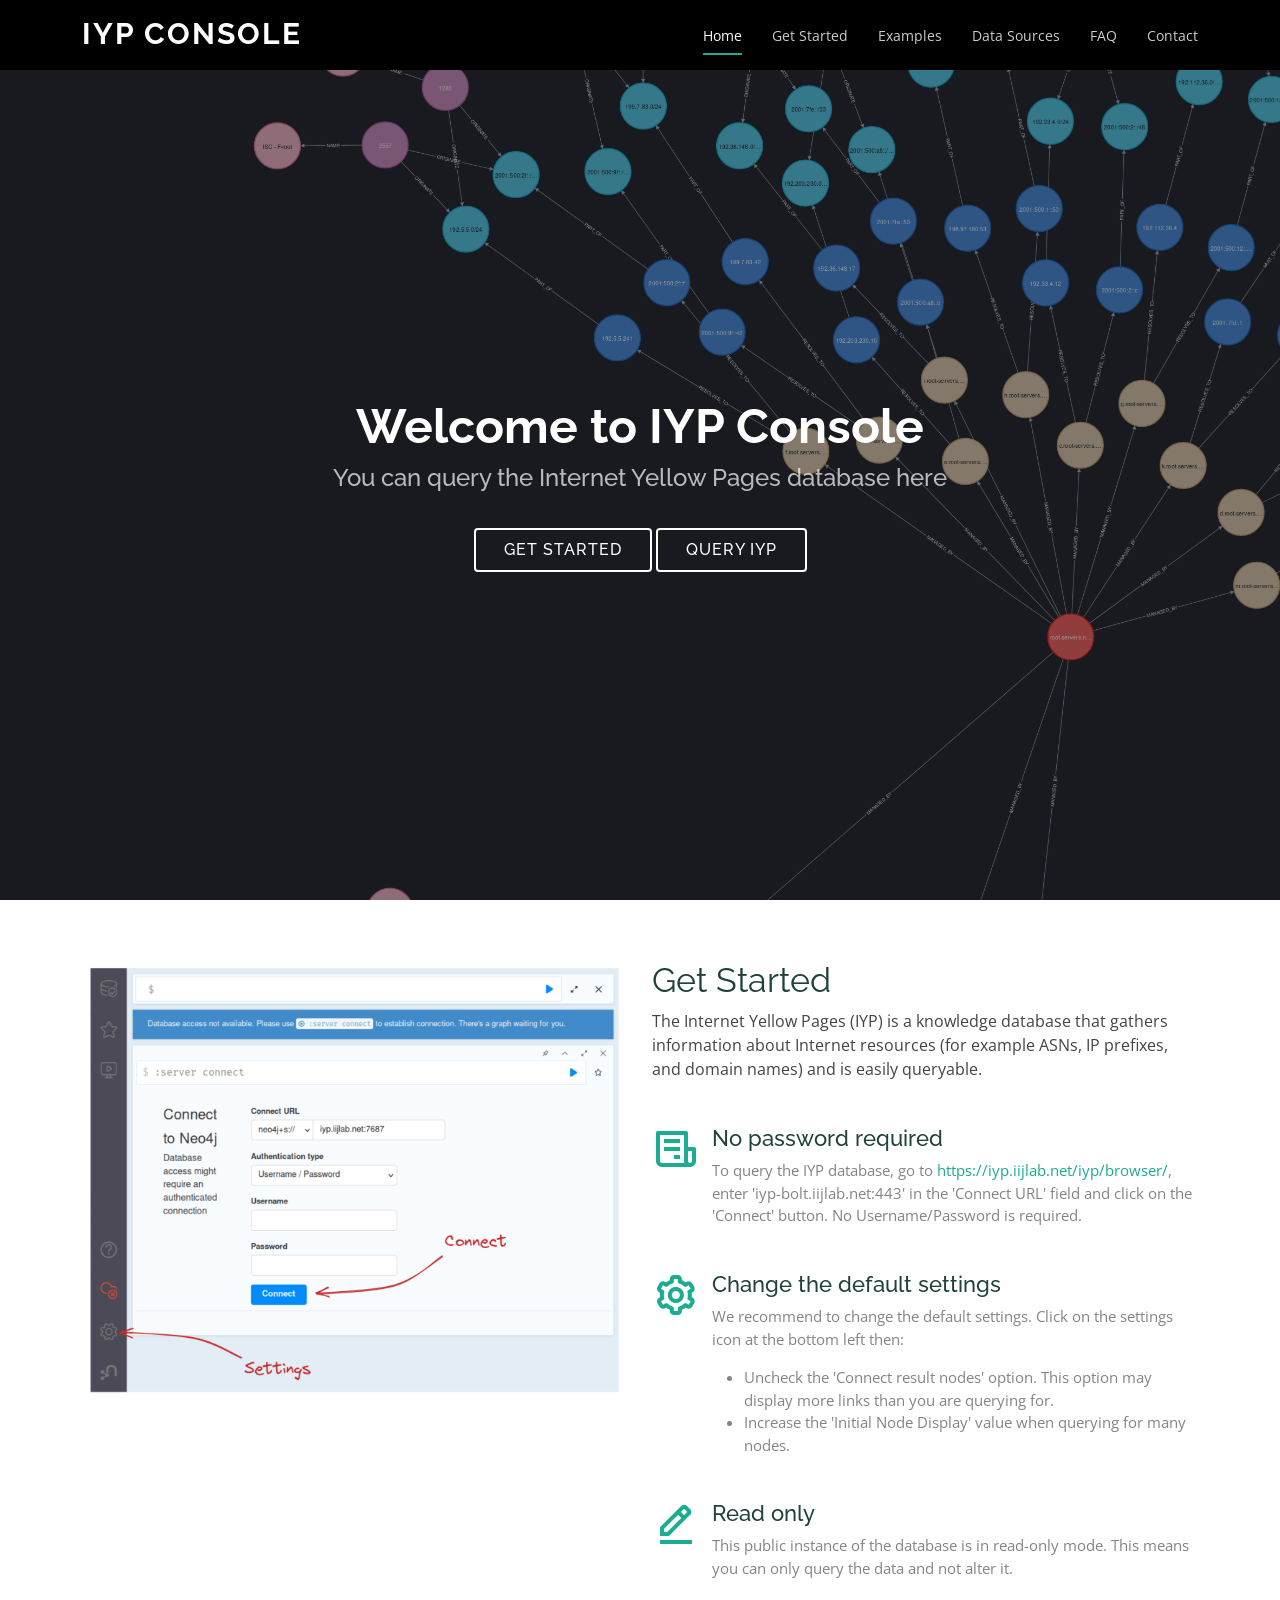
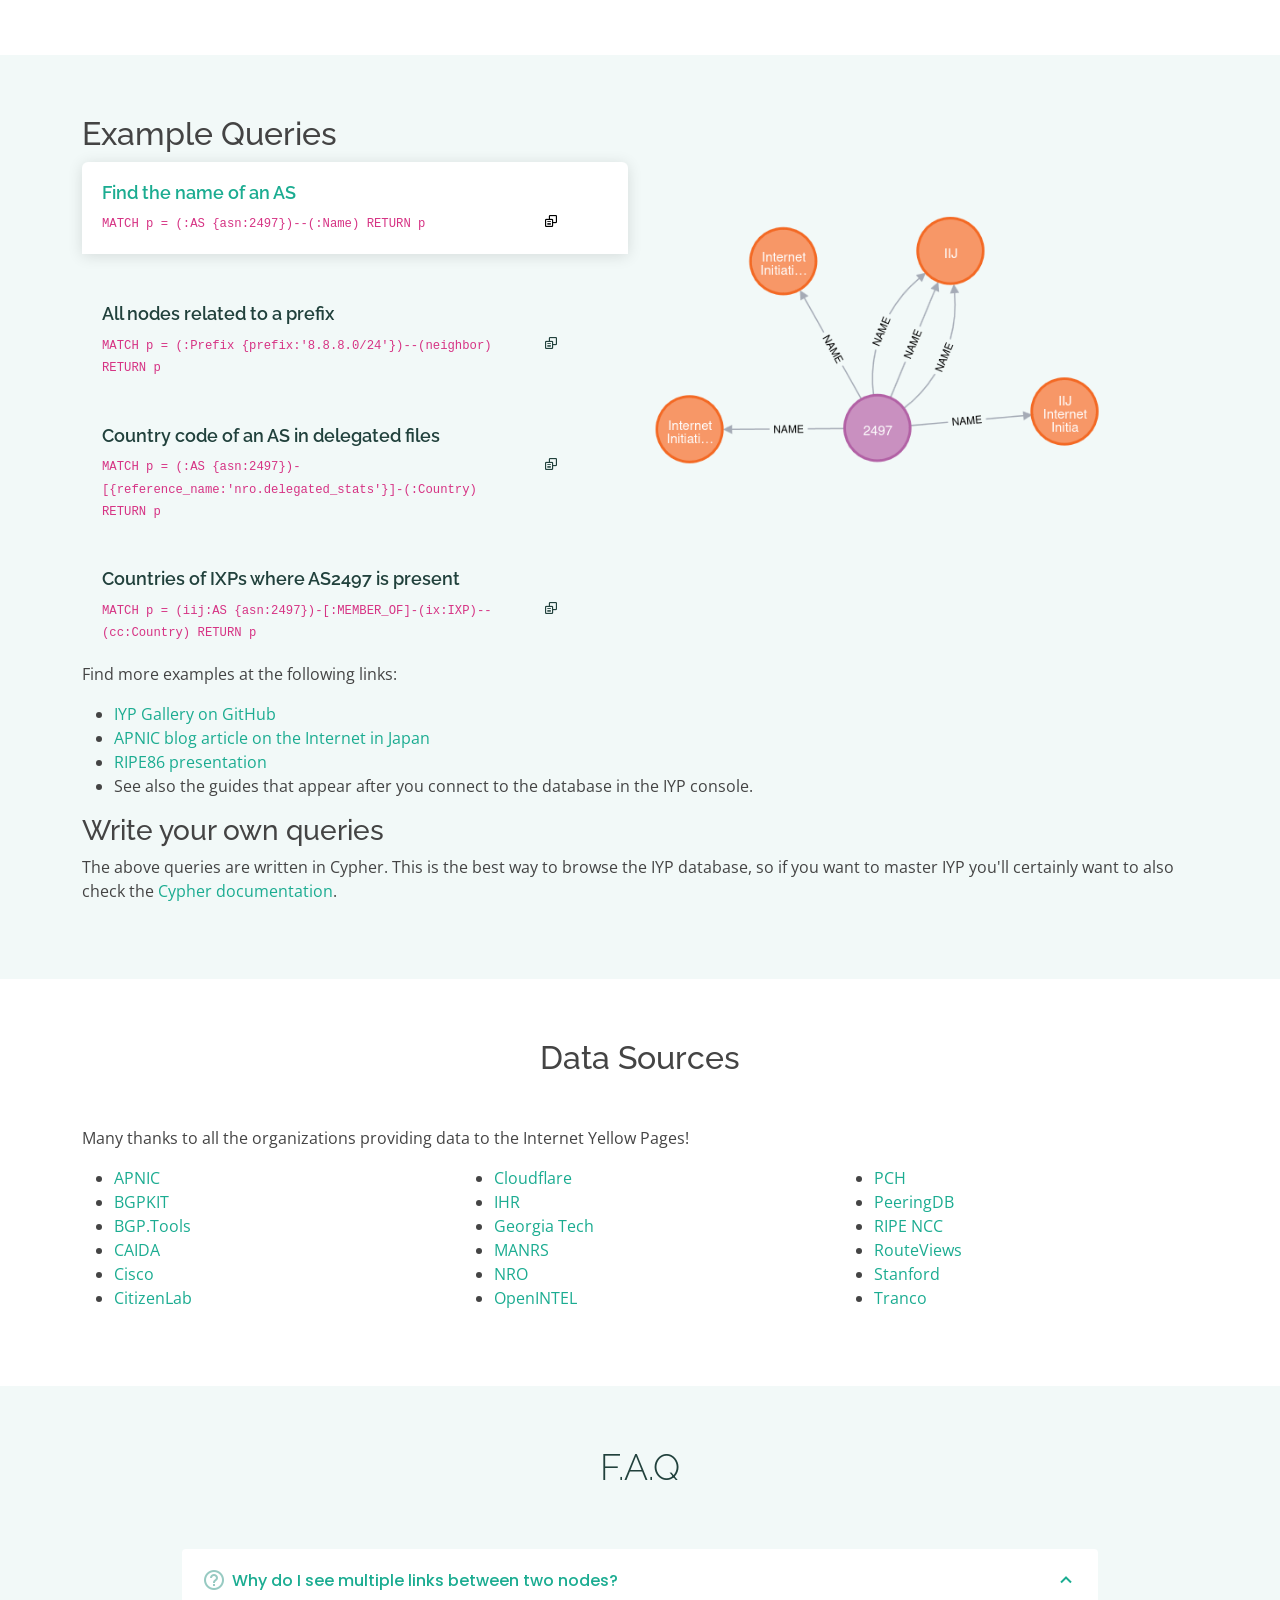
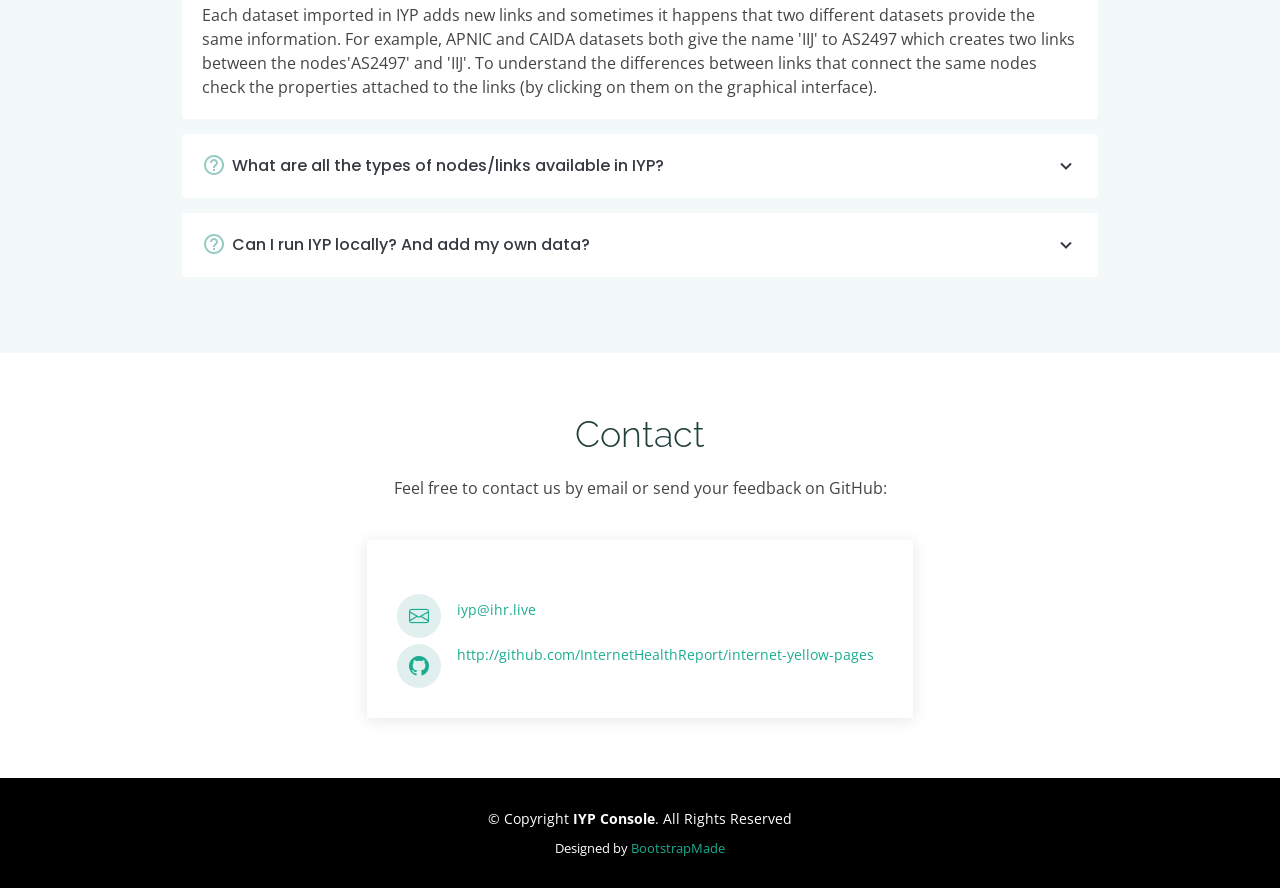
==== index.html @ 67d9ba97 "Fix anchor tags and add toast notification Fix anchor tags for the FAQ and Contact Us sections. Add " ====
<!DOCTYPE html>
<html lang="en">

<head>
  <meta charset="utf-8">
  <meta content="width=device-width, initial-scale=1.0" name="viewport">

  <title>Internet Yellow Pages Console - Index</title>
  <meta content="" name="description">
  <meta content="" name="keywords">

  <!-- Favicons -->
  <link href="assets/img/favicon.png" rel="icon">
  <link href="assets/img/apple-touch-icon.png" rel="apple-touch-icon">

  <!-- Google Fonts -->
  <link href="https://fonts.googleapis.com/css?family=Open+Sans:300,300i,400,400i,600,600i,700,700i|Raleway:300,300i,400,400i,500,500i,600,600i,700,700i|Poppins:300,300i,400,400i,500,500i,600,600i,700,700i" rel="stylesheet">

  <!-- Vendor CSS Files -->
  <link href="assets/vendor/aos/aos.css" rel="stylesheet">
  <link href="assets/vendor/bootstrap/css/bootstrap.min.css" rel="stylesheet">
  <link href="assets/vendor/bootstrap-icons/bootstrap-icons.css" rel="stylesheet">
  <link href="assets/vendor/boxicons/css/boxicons.min.css" rel="stylesheet">
  <link href="assets/vendor/glightbox/css/glightbox.min.css" rel="stylesheet">
  <link href="assets/vendor/swiper/swiper-bundle.min.css" rel="stylesheet">

  <!-- Template Main CSS File -->
  <link href="assets/css/style.css" rel="stylesheet">

  <!-- =======================================================
  * Template Name: Maxim
  * Updated: Jul 27 2023 with Bootstrap v5.3.1
  * Template URL: https://bootstrapmade.com/maxim-free-onepage-bootstrap-theme/
  * Author: BootstrapMade.com
  * License: https://bootstrapmade.com/license/
  ======================================================== -->
</head>

<body>

  <!-- ======= Header ======= -->
  <header id="header" class="fixed-top d-flex align-items-center">
    <div class="container d-flex justify-content-between">

      <div class="logo">
        <h1><a href="index.html">IYP Console</a></h1>
      </div>

      <nav id="navbar" class="navbar">
        <ul>
          <li><a class="nav-link scrollto active" href="#hero">Home</a></li>
          <li><a class="nav-link scrollto" href="#about">Get Started</a></li>
          <li><a class="nav-link scrollto" href="#queries">Examples</a></li>
          <li><a class="nav-link scrollto " href="#datasources">Data Sources</a></li>
          <li><a class="nav-link scrollto" href="#faq">FAQ</a></li>
          <li><a class="nav-link scrollto" href="#contact">Contact</a></li>
        </ul>
        <i class="bi bi-list mobile-nav-toggle"></i>
      </nav><!-- .navbar -->

    </div>
  </header><!-- End Header -->

  <!-- ======= Hero Section ======= -->
  <section id="hero" class="d-flex flex-column justify-content-center align-items-center">
    <div class="container text-center text-md-left" data-aos="fade-up">
      <h1>Welcome to IYP Console</h1>
      <h2>You can query the Internet Yellow Pages database here</h2>
      <a href="#about" class="btn-get-started scrollto">Get Started</a>
      <a href="https://iyp.iijlab.net/iyp/browser/?dbms=iyp-bolt.iijlab.net:443" class="btn-get-started scrollto">Query IYP</a>
    </div>
  </section><!-- End Hero -->

  <main id="main">

    <!-- ======= Get Started Section ======= -->
    <section id="about" class="about">
      <div class="container">

        <div class="row">
          <div class="col-xl-6 col-lg-7" data-aos="fade-right">
            <img src="assets/img/about-img.png" class="img-fluid" alt="">
          </div>
          <div class="col-xl-6 col-lg-5 pt-5 pt-lg-0">
            <h3 data-aos="fade-up">Get Started</h3>
            <p data-aos="fade-up">
              The Internet Yellow Pages (IYP) is a knowledge database that gathers 
              information about Internet resources (for example ASNs, IP prefixes, 
              and domain names) and is easily queryable.
            </p>
            <div class="icon-box" data-aos="fade-up">
              <i class="bx bx-receipt"></i>
              <h4>No password required</h4>
              <p>To query the IYP database, go to <a href="https://iyp.iijlab.net/iyp/browser/?dbms=iyp-bolt.iijlab.net:443">https://iyp.iijlab.net/iyp/browser/</a>,
              enter 'iyp-bolt.iijlab.net:443' in the 'Connect URL' field and click on the 'Connect' button. No Username/Password is required.
              </p>
            </div>

            <div class="icon-box" data-aos="fade-up" data-aos-delay="100">
              <i class="bx bx-cog"></i>
              <h4>Change the default settings</h4>
              <p>We recommend to change the default settings.
              Click on the settings icon at the bottom left then:
              <ul>
                <li>Uncheck the 'Connect result nodes' option. This option may display more links than you are querying for.</li>
                <li>Increase the 'Initial Node Display' value when querying for many nodes.</li>
              </ul>
            </p>
            </div>

            <div class="icon-box" data-aos="fade-up" data-aos-delay="200">
              <i class="bx bx-edit-alt"></i>
              <h4>Read only</h4>
              <p>This public instance of the database is in read-only mode.
              This means you can only query the data and not alter it.</p>
            </div>

          </div>
        </div>

      </div>
    </section><!-- End About Section -->

    <!-- ======= Features Section ======= -->
    <section id="queries" class="features section-bg">
      <div class="container">

        <div class="row">
          <div class="col-lg-6 mb-7 mb-lg-0" data-aos="fade-right">
            <h2 data-aos="fade-up">Example Queries</h2>
            <ul class="nav nav-tabs flex-column">
              <li class="nav-item">
                <a class="nav-link active show" data-bs-toggle="tab" href="#tab-1">
                  <h4>Find the name of an AS</h4>
                  <div class="row">
                    <div class="col-10">
                        <p>
                            <code id='query-1'>MATCH p = (:AS {asn:2497})--(:Name) RETURN p</code>
                        </p>
                    </div>
                    <div class="col-2">
                        <p>
                            <i id="query-1-btn" class="bx bx-copy-alt" onclick="toClipboard('query-1')"></i>
                        </p>
                    </div>
                  </div>
                </a>
              </li>
              <li class="nav-item mt-2">
                <a class="nav-link" data-bs-toggle="tab" href="#tab-2">
                  <h4>All nodes related to a prefix</h4>
                  <div class="row">
                    <div class="col-10">
                        <p>
                            <code id='query-2'>MATCH p = (:Prefix {prefix:'8.8.8.0/24'})--(neighbor) RETURN p</code>
                        </p>
                    </div>
                    <div class="col-2">
                        <p>
                            <i id="query-2-btn" class="bx bx-copy-alt" onclick="toClipboard('query-2')"></i>
                        </p>
                    </div>
                  </div>
                </a>
              </li>
              <li class="nav-item mt-2">
                <a class="nav-link" data-bs-toggle="tab" href="#tab-3">
                  <h4>Country code of an AS in delegated files</h4>
                  <div class="row">
                    <div class="col-10">
                        <p>
                            <code id='query-3'>MATCH p = (:AS {asn:2497})-[{reference_name:'nro.delegated_stats'}]-(:Country) RETURN p</code>
                        </p>
                    </div>
                    <div class="col-2">
                        <p>
                            <i id="query-3-btn" class="bx bx-copy-alt" onclick="toClipboard('query-3')"></i>
                        </p>
                    </div>
                  </div>
                </a>
              </li>
              <li class="nav-item mt-2">
                <a class="nav-link" data-bs-toggle="tab" href="#tab-4">
                  <h4>Countries of IXPs where AS2497 is present</h4>
                  <div class="row">
                    <div class="col-10">
                        <p>
                            <code id='query-4'>
                                MATCH p = (iij:AS {asn:2497})-[:MEMBER_OF]-(ix:IXP)--(cc:Country) RETURN p
                            </code>
                        </p>
                    </div>
                    <div class="col-2">
                        <p>
                            <i id="query-4-btn" class="bx bx-copy-alt" onclick="toClipboard('query-4')"></i>
                        </p>
                    </div>
                  </div>
                </a>
              </li>
            </ul>
          </div>
          <div class="col-lg-5 ml-auto" data-aos="fade-left">
            <div class="tab-content">
              <div class="tab-pane active show" id="tab-1">
                <figure>
                  <img src="assets/img/query-1.png" alt="" class="img-fluid">
                </figure>
              </div>
              <div class="tab-pane" id="tab-2">
                <figure>
                  <img src="assets/img/query-2.png" alt="" class="img-fluid">
                </figure>
              </div>
              <div class="tab-pane" id="tab-3">
                <figure>
                  <img src="assets/img/query-3.png" alt="" class="img-fluid">
                </figure>
              </div>
              <div class="tab-pane" id="tab-4">
                <figure>
                  <img src="assets/img/query-4.png" alt="" class="img-fluid">
                </figure>
              </div>
            </div>
          </div>
        </div>

        <div class="section-body" data-aos="fade-up">
          <p>Find more examples at the following links:
          <ul>
              <li><a href="https://github.com/InternetHealthReport/internet-yellow-pages/blob/main/documentation/gallery.md">IYP Gallery on GitHub</a></li>
              <li><a href="https://blog.apnic.net/2023/09/06/understanding-the-japanese-internet-with-the-internet-yellow-pages/">APNIC blog article on the Internet in Japan</a></li>
              <li><a href="https://ripe86.ripe.net/archives/video/1073/">RIPE86 presentation</a></li>
              <li>See also the guides that appear after you connect to the database in the IYP console.</li>
          </ul>
          </p>
          <h3>Write your own queries</h3>
            <p>The above queries are written in Cypher. This is the best way to
            browse the IYP database, so if you want to master IYP you'll 
            certainly want to also check the <a href="https://neo4j.com/docs/getting-started/cypher-intro/">Cypher documentation</a>.
              </p>
        </div>

        <!-- Toast  -->
        <div class="toast-container p-6">
          <div class="toast align-items-center text-bg-dark border-0" id="toastElement" role="alert" aria-live="assertive" aria-atomic="true">
            <div class="d-flex">
              <div class="toast-body">
                Query copied!
              </div>
              <button type="button" class="btn-close btn-close-white me-2 m-auto" data-bs-dismiss="toast" aria-label="Close"></button>
            </div>
          </div>

      </div>
    </section><!-- End Features Section -->

    <!-- ======= Portfolio Section ======= -->
    <section id="datasources" class="portfolio">
      <div class="container">

        <div data-aos="fade-up">
          <h2 class="section-title">Data Sources</h2>
          <p>Many thanks to all the organizations providing data to the Internet Yellow Pages!</p>
          <div class="row">
            <div class="col">
                <ul>
                    <li><a href="https://www.apnic.net/">APNIC</a></li>
                    <li><a href="https://bgpkit.com/">BGPKIT</a></li>
                    <li><a href="https://bgp.tools/">BGP.Tools</a></li>
                    <li><a href="https://www.caida.org/">CAIDA</a></li>
                    <li><a href="https://www.cisco.com/">Cisco</a></li>
                    <li><a href="https://www.citizenlab.co/">CitizenLab</a></li>
                </ul>
            </div>
            <div class="col">
                <ul>
                    <li><a href="https://radar.cloudflare.com/">Cloudflare</a></li>
                    <li><a href="https://ihr.iijlab.net">IHR</a></li>
                    <li><a href="https://inetintel.notion.site">Georgia Tech</a></li>
                    <li><a href="https://www.manrs.org/">MANRS</a></li>
                    <li><a href="https://www.nro.net/">NRO</a></li>
                    <li><a href="https://openintel.nl/">OpenINTEL</a></li>
                </ul>
            </div>
            <div class="col">
                <ul>
                    <li><a href="https://www.pch.net">PCH</a></li>
                    <li><a href="https://www.peeringdb.com/">PeeringDB</a></li>
                    <li><a href="https://www.ripe.net/">RIPE NCC</a></li>
                    <li><a href="https://www.routeviews.org/routeviews/">RouteViews</a></li>
                    <li><a href="https://asdb.stanford.edu/">Stanford</a></li>
                    <li><a href="https://tranco-list.eu/">Tranco</a></li>
                </ul>
            </div>
          </div>
        </div>

      </div>
    </section><!-- End Portfolio Section -->

    <!-- ======= F.A.Q Section ======= -->
    <section id="faq" class="faq section-bg">
      <div class="container">

        <div class="section-title" data-aos="fade-up">
          <h2>F.A.Q</h2>
        </div>

        <div class="faq-list">
          <ul>
            <li data-aos="fade-up">
                <i class="bx bx-help-circle icon-help"></i> <a data-bs-toggle="collapse" class="collapse" data-bs-target="#faq-list-1">Why do I see multiple links between two nodes?<i class="bx bx-chevron-down icon-show"></i><i class="bx bx-chevron-up icon-close"></i></a>
              <div id="faq-list-1" class="collapse show" data-bs-parent=".faq-list">
                <p>
                Each dataset imported in IYP adds new links and sometimes it happens that two different datasets provide
                the same information. For example, APNIC and CAIDA datasets both give the name 'IIJ' to AS2497 which
                creates two links between the nodes'AS2497' and 'IIJ'. To understand the differences between links that
                connect the same nodes check the properties attached to the links (by clicking on them on the graphical
                interface).
                </p>
              </div>
            </li>

            <li data-aos="fade-up" data-aos-delay="100">
              <i class="bx bx-help-circle icon-help"></i> <a data-bs-toggle="collapse" data-bs-target="#faq-list-2" class="collapsed">What are all the types of nodes/links available in IYP? <i class="bx bx-chevron-down icon-show"></i><i class="bx bx-chevron-up icon-close"></i></a>
              <div id="faq-list-2" class="collapse" data-bs-parent=".faq-list">
                <p>
                In the IYP console click on the top-right database icon to see the list of node/relationship types and properties attached to them. An example is shown when clicking on any of these.
                </p>
              </div>
            </li>

            <li data-aos="fade-up" data-aos-delay="200">
              <i class="bx bx-help-circle icon-help"></i> <a data-bs-toggle="collapse" data-bs-target="#faq-list-3" class="collapsed">Can I run IYP locally? And add my own data? <i class="bx bx-chevron-down icon-show"></i><i class="bx bx-chevron-up icon-close"></i></a>
              <div id="faq-list-3" class="collapse" data-bs-parent=".faq-list">
                <p>
                Yes, and we recommend you to do so if you want programmatically query IYP at a high rate. The
                instructions to download the database and run the docker container are available at: <a href="https://github.com/InternetHealthReport/internet-yellow-pages/">https://github.com/InternetHealthReport/internet-yellow-pages/</a>
                </p>
              </div>
            </li>

          </ul>
        </div>

      </div>
    </section><!-- End F.A.Q Section -->

    <!-- ======= Contact Section ======= -->
    <section id="contact" class="contact">
      <div class="container">

        <div class="section-title" data-aos="fade-up">
          <h2>Contact</h2>
          <p> Feel free to contact us by email or send your feedback on GitHub:</p>
        </div>

        <div class="row no-gutters justify-content-center" data-aos="fade-up">

          <div class="col-lg-6 d-flex align-items-stretch">
            <div class="info">

              <div class="email mt-4">
                <i class="bi bi-envelope"></i>
                <p><a href="mailto:iyp@ihr.live">iyp@ihr.live</a></p>
              </div>

              <div class="phone mt-4">
                <i class="bi bi-github"></i>
                <p><a href='http://github.com/InternetHealthReport/internet-yellow-pages'>http://github.com/InternetHealthReport/internet-yellow-pages</a></p>
              </div>

            </div>

          </div>

        </div>

      </div>
    </section><!-- End Contact Section -->

  </main><!-- End #main -->

  <!-- ======= Footer ======= -->
  <footer id="footer">

    <div class="container">
      <div class="copyright">
        &copy; Copyright <strong><span>IYP Console</span></strong>. All Rights Reserved
      </div>
      <div class="credits">
        <!-- All the links in the footer should remain intact. -->
        <!-- You can delete the links only if you purchased the pro version. -->
        <!-- Licensing information: https://bootstrapmade.com/license/ -->
        <!-- Purchase the pro version with working PHP/AJAX contact form: https://bootstrapmade.com/maxim-free-onepage-bootstrap-theme/ -->
        Designed by <a href="https://bootstrapmade.com/">BootstrapMade</a>
      </div>
    </div>
  </footer><!-- End Footer -->

  <a href="#" class="back-to-top d-flex align-items-center justify-content-center"><i class="bi bi-arrow-up-short"></i></a>

  <!-- Vendor JS Files -->
  <script src="assets/vendor/aos/aos.js"></script>
  <script src="assets/vendor/bootstrap/js/bootstrap.bundle.min.js"></script>
  <script src="assets/vendor/glightbox/js/glightbox.min.js"></script>
  <script src="assets/vendor/isotope-layout/isotope.pkgd.min.js"></script>
  <script src="assets/vendor/swiper/swiper-bundle.min.js"></script>

  <!-- Template Main JS File -->
  <script src="assets/js/main.js"></script>
  <script src="assets/js/custom.js"></script>

</body>

</html>
---- assets/css/style.css ----
/**
* Template Name: Maxim
* Updated: Jul 27 2023 with Bootstrap v5.3.1
* Template URL: https://bootstrapmade.com/maxim-free-onepage-bootstrap-theme/
* Author: BootstrapMade.com
* License: https://bootstrapmade.com/license/
*/

/*--------------------------------------------------------------
# General
--------------------------------------------------------------*/
body {
  font-family: "Open Sans", sans-serif;
  color: #444444;
}

a {
  color: #1bac91;
  text-decoration: none;
}

a:hover {
  color: #22d8b6;
  text-decoration: none;
}

h1,
h2,
h3,
h4,
h5,
h6 {
  font-family: "Raleway", sans-serif;
}

/*--------------------------------------------------------------
# Back to top button
--------------------------------------------------------------*/
.back-to-top {
  position: fixed;
  visibility: hidden;
  opacity: 0;
  right: 15px;
  bottom: 15px;
  z-index: 996;
  background: #1bac91;
  width: 40px;
  height: 40px;
  border-radius: 4px;
  transition: all 0.4s;
}

.back-to-top i {
  font-size: 28px;
  color: #fff;
  line-height: 0;
}

.back-to-top:hover {
  background: #21cfaf;
  color: #fff;
}

.back-to-top.active {
  visibility: visible;
  opacity: 1;
}

/*--------------------------------------------------------------
# Disable aos animation delay on mobile devices
--------------------------------------------------------------*/
@media screen and (max-width: 768px) {
  [data-aos-delay] {
    transition-delay: 0 !important;
  }
}

/*--------------------------------------------------------------
# Header
--------------------------------------------------------------*/
#header {
  height: 70px;
  transition: all 0.5s;
  z-index: 997;
  background: #000;
}

#header .logo h1 {
  font-size: 30px;
  margin: 0;
  padding: 6px 0;
  line-height: 1;
  font-weight: 700;
  letter-spacing: 2px;
  text-transform: uppercase;
}

#header .logo h1 a,
#header .logo h1 a:hover {
  color: #fff;
  text-decoration: none;
}

#header .logo img {
  padding: 0;
  margin: 0;
  max-height: 40px;
}

@media (max-width: 992px) {
  #header {
    height: 60px;
  }
}

/*--------------------------------------------------------------
# Navigation Menu
--------------------------------------------------------------*/
/**
* Desktop Navigation 
*/
.navbar {
  padding: 0;
}

.navbar ul {
  margin: 0;
  padding: 0;
  display: flex;
  list-style: none;
  align-items: center;
}

.navbar li {
  position: relative;
}

.navbar>ul>li+li {
  margin-left: 30px;
}

.navbar a,
.navbar a:focus {
  display: flex;
  align-items: center;
  justify-content: space-between;
  padding: 12px 0;
  font-size: 14px;
  color: rgba(255, 255, 255, 0.8);
  white-space: nowrap;
  transition: 0.3s;
  position: relative;
}

.navbar a i,
.navbar a:focus i {
  font-size: 12px;
  line-height: 0;
  margin-left: 5px;
}

.navbar>ul>li>a:before {
  content: "";
  position: absolute;
  width: 100%;
  height: 2px;
  bottom: 3px;
  left: 0;
  background-color: #1bac91;
  visibility: hidden;
  width: 0px;
  transition: all 0.3s ease-in-out 0s;
}

.navbar a:hover:before,
.navbar li:hover>a:before,
.navbar .active:before {
  visibility: visible;
  width: 100%;
}

.navbar a:hover,
.navbar .active,
.navbar .active:focus,
.navbar li:hover>a {
  color: #fff;
}

.navbar .dropdown ul {
  display: block;
  position: absolute;
  left: 0;
  top: 100%;
  margin: 0;
  padding: 10px 0;
  z-index: 99;
  opacity: 0;
  visibility: hidden;
  background: #fff;
  box-shadow: 0px 0px 30px rgba(127, 137, 161, 0.25);
  transition: 0.3s;
}

.navbar .dropdown ul li {
  min-width: 200px;
}

.navbar .dropdown ul a {
  padding: 10px 20px;
  font-size: 14px;
  text-transform: none;
  font-weight: 500;
  color: #062822;
}

.navbar .dropdown ul a i {
  font-size: 12px;
}

.navbar .dropdown ul a:hover,
.navbar .dropdown ul .active:hover,
.navbar .dropdown ul li:hover>a {
  color: #1bac91;
}

.navbar .dropdown:hover>ul {
  opacity: 1;
  visibility: visible;
}

.navbar .dropdown .dropdown ul {
  top: 0;
  left: calc(100% - 30px);
  visibility: hidden;
}

.navbar .dropdown .dropdown:hover>ul {
  opacity: 1;
  top: 0;
  left: 100%;
  visibility: visible;
}

@media (max-width: 1366px) {
  .navbar .dropdown .dropdown ul {
    left: -90%;
  }

  .navbar .dropdown .dropdown:hover>ul {
    left: -100%;
  }
}

/**
* Mobile Navigation 
*/
.mobile-nav-toggle {
  color: #fff;
  font-size: 28px;
  cursor: pointer;
  display: none;
  line-height: 0;
  transition: 0.5s;
}

@media (max-width: 991px) {
  .mobile-nav-toggle {
    display: block;
  }

  .navbar ul {
    display: none;
  }
}

.navbar-mobile {
  position: fixed;
  overflow: hidden;
  top: 0;
  right: 0;
  left: 0;
  bottom: 0;
  background: rgba(16, 31, 29, 0.9);
  transition: 0.3s;
  z-index: 0;
}

.navbar-mobile .mobile-nav-toggle {
  position: absolute;
  top: 15px;
  right: 15px;
}

.navbar-mobile ul {
  display: block;
  position: absolute;
  top: 55px;
  right: 15px;
  bottom: 15px;
  left: 15px;
  padding: 10px 0;
  background-color: #fff;
  overflow-y: auto;
  transition: 0.3s;
}

.navbar-mobile>ul>li+li {
  margin: 0;
}

.navbar-mobile a:hover:before,
.navbar-mobile li:hover>a:before,
.navbar-mobile .active:before {
  visibility: hidden;
}

.navbar-mobile a,
.navbar-mobile a:focus {
  padding: 10px 20px;
  font-size: 15px;
  color: #21413c;
}

.navbar-mobile a:hover,
.navbar-mobile .active,
.navbar-mobile li:hover>a {
  color: #1bac91;
}

.navbar-mobile .getstarted,
.navbar-mobile .getstarted:focus {
  margin: 15px;
}

.navbar-mobile .dropdown ul {
  position: static;
  display: none;
  margin: 10px 20px;
  padding: 10px 0;
  z-index: 99;
  opacity: 1;
  visibility: visible;
  background: #fff;
  box-shadow: 0px 0px 30px rgba(127, 137, 161, 0.25);
}

.navbar-mobile .dropdown ul li {
  min-width: 200px;
}

.navbar-mobile .dropdown ul a {
  padding: 10px 20px;
}

.navbar-mobile .dropdown ul a i {
  font-size: 12px;
}

.navbar-mobile .dropdown ul a:hover,
.navbar-mobile .dropdown ul .active:hover,
.navbar-mobile .dropdown ul li:hover>a {
  color: #1bac91;
}

.navbar-mobile .dropdown>.dropdown-active {
  display: block;
}

/*--------------------------------------------------------------
# Hero Section
--------------------------------------------------------------*/
#hero {
  width: 100%;
  height: calc(100vh - 70px);
  background: url("../img/landing-bg.png") center center;
  background-size: cover;
  position: relative;
  margin-top: 70px;
  padding: 0;
}

#hero:before {
  content: "";
  background: rgba(0, 0, 0, 0.4);
  position: absolute;
  bottom: 0;
  top: 0;
  left: 0;
  right: 0;
}

#hero .container {
  z-index: 2;
}

#hero h1 {
  margin: 0 0 10px 0;
  font-size: 48px;
  font-weight: 700;
  line-height: 56px;
  color: #fff;
}

#hero h2 {
  color: rgba(255, 255, 255, 0.7);
  margin-bottom: 35px;
  font-size: 24px;
}

#hero .btn-get-started {
  font-family: "Raleway", sans-serif;
  text-transform: uppercase;
  font-weight: 500;
  font-size: 16px;
  letter-spacing: 1px;
  display: inline-block;
  padding: 8px 28px;
  border-radius: 4px;
  transition: 0.5s;
  border: 2px solid #fff;
  color: #fff;
}

#hero .btn-get-started:hover {
  border-color: #1bac91;
  background: #1bac91;
}

@media (min-width: 1024px) {
  #hero {
    background-attachment: fixed;
  }
}

@media (max-width: 992px) {
  #hero {
    margin-top: 60px;
    height: calc(100vh - 60px);
  }
}

@media (max-width: 768px) {
  #hero h1 {
    font-size: 28px;
    line-height: 36px;
  }

  #hero h2 {
    font-size: 18px;
    line-height: 24px;
    margin-bottom: 30px;
  }
}

/*--------------------------------------------------------------
# Sections General
--------------------------------------------------------------*/
section {
  padding: 60px 0;
  overflow: hidden;
}

.section-bg {
  background-color: #f2f9f8;
}

.section-title {
  padding-bottom: 40px;
  text-align: center;
}

.section-title h2 {
  font-size: 36px;
  font-weight: 300;
  margin-bottom: 20px;
  padding-bottom: 0;
  color: #21413c;
}

.section-title p {
  margin-bottom: 0;
}

/*--------------------------------------------------------------
# Breadcrumbs
--------------------------------------------------------------*/
.breadcrumbs {
  padding: 20px 0;
  background-color: #f7f7f7;
  min-height: 40px;
  margin-top: 72px;
}

@media (max-width: 992px) {
  .breadcrumbs {
    margin-top: 60px;
  }
}

.breadcrumbs h2 {
  font-size: 24px;
  font-weight: 300;
  margin: 0;
}

@media (max-width: 992px) {
  .breadcrumbs h2 {
    margin: 0 0 10px 0;
  }
}

.breadcrumbs ol {
  display: flex;
  flex-wrap: wrap;
  list-style: none;
  padding: 0;
  margin: 0;
  font-size: 14px;
}

.breadcrumbs ol li+li {
  padding-left: 10px;
}

.breadcrumbs ol li+li::before {
  display: inline-block;
  padding-right: 10px;
  color: #6c757d;
  content: "/";
}

@media (max-width: 768px) {
  .breadcrumbs .d-flex {
    display: block !important;
  }

  .breadcrumbs ol {
    display: block;
  }

  .breadcrumbs ol li {
    display: inline-block;
  }
}

/*--------------------------------------------------------------
# About
--------------------------------------------------------------*/
.about h3 {
  font-weight: 400;
  font-size: 34px;
  color: #21413c;
}

.about .icon-box {
  margin-top: 44px;
}

.about .icon-box i {
  font-size: 48px;
  float: left;
  color: #1bac91;
}

.about .icon-box h4 {
  font-size: 22px;
  font-weight: 500;
  margin-left: 60px;
  color: #21413c;
}

.about .icon-box p {
  font-size: 15px;
  color: #848484;
  margin-left: 60px;
}

.about .icon-box li {
  font-size: 15px;
  color: #848484;
  margin-left: 60px;
}

/*--------------------------------------------------------------
# Steps
--------------------------------------------------------------*/
.steps {
  padding: 50px 0 40px 0;
}

.steps .row {
  overflow: hidden;
}

.steps .content-item {
  padding: 40px;
  border-left: 1px solid #d4e9e6;
  border-bottom: 1px solid #d4e9e6;
  margin: -1px;
}

.steps .content-item span {
  display: block;
  font-size: 24px;
  font-weight: 400;
  color: #1bac91;
}

.steps .content-item h4 {
  font-size: 28px;
  font-weight: 400;
  padding: 0;
  margin: 20px 0;
  color: #21413c;
}

.steps .content-item p {
  color: #aaaaaa;
  font-size: 15px;
  margin: 0;
  padding: 0;
}

@media (max-width: 768px) {
  .steps .content-item {
    padding: 40px 0;
  }
}

/*--------------------------------------------------------------
# Features
--------------------------------------------------------------*/
.features .nav-tabs {
  border: 0;
}

.features .nav-link {
  border: 0;
  padding: 20px;
  transition: 0.3s;
  color: #21413c;
}

.features .nav-link:hover {
  color: #1bac91;
}

.features .nav-link h4 {
  font-size: 18px;
  font-weight: 600;
}

.features .nav-link p {
  font-size: 14px;
  margin-bottom: 0;
}

.features .nav-link.active {
  box-shadow: 0px 2px 15px rgba(0, 0, 0, 0.12);
}

.features .nav-link.active h4 {
  color: #1bac91;
}

.features .tab-pane.active {
  animation: slide-down 0.5s ease-out;
}

@keyframes slide-down {
  0% {
    opacity: 0;
  }

  100% {
    opacity: 1;
  }
}

/*--------------------------------------------------------------
# Services
--------------------------------------------------------------*/
.services .icon-box {
  padding: 30px;
  position: relative;
  overflow: hidden;
  margin: 0;
  background: #fff;
  transition: all 0.3s ease-in-out;
  border-radius: 15px;
  text-align: center;
  border-bottom: 3px solid #fff;
}

.services .icon-box:hover {
  box-shadow: 0 2px 29px 0 rgba(37, 37, 37, 0.1);
}

.services .icon i {
  font-size: 48px;
  line-height: 1;
  margin-bottom: 15px;
}

.services .title {
  font-weight: 700;
  margin-bottom: 15px;
  font-size: 18px;
}

.services .title a {
  color: #111;
}

.services .description {
  font-size: 15px;
  line-height: 28px;
  margin-bottom: 0;
}

.services .icon-box-pink .icon i {
  color: #ff689b;
}

.services .icon-box-cyan .icon i {
  color: #3fcdc7;
}

.services .icon-box-green .icon i {
  color: #41cf2e;
}

.services .icon-box-blue .icon i {
  color: #2282ff;
}

/*--------------------------------------------------------------
# Testimonials
--------------------------------------------------------------*/
.testimonials .testimonials-carousel,
.testimonials .testimonials-slider {
  overflow: hidden;
}

.testimonials .testimonial-item {
  box-sizing: content-box;
  min-height: 320px;
}

.testimonials .testimonial-item .testimonial-img {
  width: 90px;
  border-radius: 50%;
  margin: -40px 0 0 40px;
  position: relative;
  z-index: 2;
  border: 6px solid #fff;
}

.testimonials .testimonial-item h3 {
  font-size: 18px;
  font-weight: bold;
  margin: 10px 0 5px 45px;
  color: #111;
}

.testimonials .testimonial-item h4 {
  font-size: 14px;
  color: #999;
  margin: 0 0 0 45px;
}

.testimonials .testimonial-item .quote-icon-left,
.testimonials .testimonial-item .quote-icon-right {
  color: #a8d3cc;
  font-size: 26px;
}

.testimonials .testimonial-item .quote-icon-left {
  display: inline-block;
  left: -5px;
  position: relative;
}

.testimonials .testimonial-item .quote-icon-right {
  display: inline-block;
  right: -5px;
  position: relative;
  top: 10px;
}

.testimonials .testimonial-item p {
  font-style: italic;
  margin: 0 15px 0 15px;
  padding: 20px 20px 60px 20px;
  background: #eff7f6;
  position: relative;
  border-radius: 6px;
  position: relative;
  z-index: 1;
}

.testimonials .swiper-pagination {
  margin-top: 20px;
  position: relative;
}

.testimonials .swiper-pagination .swiper-pagination-bullet {
  width: 12px;
  height: 12px;
  background-color: #fff;
  opacity: 1;
  border: 1px solid #1bac91;
}

.testimonials .swiper-pagination .swiper-pagination-bullet-active {
  background-color: #1bac91;
}

/*--------------------------------------------------------------
# Portfolio
--------------------------------------------------------------*/
.portfolio .portfolio-item {
  margin-bottom: 30px;
}

.portfolio #portfolio-flters {
  padding: 0;
  margin: 0 auto 35px auto;
  list-style: none;
  text-align: center;
  background: #fff;
  box-shadow: 0px 2px 15px rgba(0, 0, 0, 0.1);
  border-radius: 50px;
  padding: 8px 20px;
}

.portfolio #portfolio-flters li {
  cursor: pointer;
  display: inline-block;
  padding: 10px 15px 8px 15px;
  font-size: 14px;
  font-weight: 600;
  line-height: 1;
  text-transform: uppercase;
  color: #444444;
  margin-bottom: 5px;
  transition: all 0.3s ease-in-out;
}

.portfolio #portfolio-flters li:hover,
.portfolio #portfolio-flters li.filter-active {
  color: #1bac91;
}

.portfolio #portfolio-flters li:last-child {
  margin-right: 0;
}

.portfolio .portfolio-wrap {
  transition: 0.3s;
  position: relative;
  overflow: hidden;
  z-index: 1;
  background: rgba(0, 0, 0, 0.6);
}

.portfolio .portfolio-wrap::before {
  content: "";
  background: rgba(0, 0, 0, 0.5);
  position: absolute;
  left: 30px;
  right: 30px;
  top: 30px;
  bottom: 30px;
  transition: all ease-in-out 0.3s;
  z-index: 2;
  opacity: 0;
}

.portfolio .portfolio-wrap .portfolio-info {
  opacity: 0;
  position: absolute;
  top: 0;
  left: 0;
  right: 0;
  bottom: 0;
  text-align: center;
  z-index: 3;
  transition: all ease-in-out 0.3s;
  display: flex;
  flex-direction: column;
  justify-content: center;
  align-items: center;
}

.portfolio .portfolio-wrap .portfolio-info::before {
  display: block;
  content: "";
  width: 48px;
  height: 48px;
  position: absolute;
  top: 35px;
  left: 35px;
  border-top: 3px solid #fff;
  border-left: 3px solid #fff;
  transition: all 0.5s ease 0s;
  z-index: 9994;
}

.portfolio .portfolio-wrap .portfolio-info::after {
  display: block;
  content: "";
  width: 48px;
  height: 48px;
  position: absolute;
  bottom: 35px;
  right: 35px;
  border-bottom: 3px solid #fff;
  border-right: 3px solid #fff;
  transition: all 0.5s ease 0s;
  z-index: 9994;
}

.portfolio .portfolio-wrap .portfolio-info h4 {
  font-size: 20px;
  color: #fff;
  font-weight: 600;
}

.portfolio .portfolio-wrap .portfolio-info p {
  color: #ffffff;
  font-size: 14px;
  text-transform: uppercase;
  padding: 0;
  margin: 0;
}

.portfolio .portfolio-wrap .portfolio-links {
  text-align: center;
  z-index: 4;
}

.portfolio .portfolio-wrap .portfolio-links a {
  color: #fff;
  margin: 0 2px;
  font-size: 28px;
  display: inline-block;
  transition: 0.3s;
}

.portfolio .portfolio-wrap .portfolio-links a:hover {
  color: #4ae3c6;
}

.portfolio .portfolio-wrap:hover::before {
  top: 0;
  left: 0;
  right: 0;
  bottom: 0;
  opacity: 1;
}

.portfolio .portfolio-wrap:hover .portfolio-info {
  opacity: 1;
}

.portfolio .portfolio-wrap:hover .portfolio-info::before {
  top: 15px;
  left: 15px;
}

.portfolio .portfolio-wrap:hover .portfolio-info::after {
  bottom: 15px;
  right: 15px;
}

/*--------------------------------------------------------------
# Portfolio Details
--------------------------------------------------------------*/
.portfolio-details {
  padding-top: 40px;
}

.portfolio-details .portfolio-details-slider img {
  width: 100%;
}

.portfolio-details .portfolio-details-slider .swiper-pagination {
  margin-top: 20px;
  position: relative;
}

.portfolio-details .portfolio-details-slider .swiper-pagination .swiper-pagination-bullet {
  width: 12px;
  height: 12px;
  background-color: #fff;
  opacity: 1;
  border: 1px solid #1bac91;
}

.portfolio-details .portfolio-details-slider .swiper-pagination .swiper-pagination-bullet-active {
  background-color: #1bac91;
}

.portfolio-details .portfolio-info {
  padding: 30px;
  box-shadow: 0px 0 30px rgba(33, 65, 60, 0.08);
}

.portfolio-details .portfolio-info h3 {
  font-size: 22px;
  font-weight: 700;
  margin-bottom: 20px;
  padding-bottom: 20px;
  border-bottom: 1px solid #eee;
}

.portfolio-details .portfolio-info ul {
  list-style: none;
  padding: 0;
  font-size: 15px;
}

.portfolio-details .portfolio-info ul li+li {
  margin-top: 10px;
}

.portfolio-details .portfolio-description {
  padding-top: 30px;
}

.portfolio-details .portfolio-description h2 {
  font-size: 26px;
  font-weight: 700;
  margin-bottom: 20px;
}

.portfolio-details .portfolio-description p {
  padding: 0;
}

/*--------------------------------------------------------------
# Team
--------------------------------------------------------------*/
.team .member {
  text-align: center;
  margin-bottom: 20px;
  background: #343a40;
  position: relative;
  overflow: hidden;
}

.team .member .member-info {
  opacity: 0;
  position: absolute;
  bottom: 0;
  top: 0;
  left: 0;
  right: 0;
  transition: 0.2s;
}

.team .member .member-info-content {
  position: absolute;
  left: 50px;
  right: 0;
  bottom: 0;
  transition: bottom 0.4s;
}

.team .member .member-info-content h4 {
  font-weight: 700;
  margin-bottom: 2px;
  font-size: 18px;
  color: #fff;
}

.team .member .member-info-content span {
  font-style: italic;
  display: block;
  font-size: 13px;
  color: #fff;
}

.team .member .social {
  position: absolute;
  left: -50px;
  top: 0;
  bottom: 0;
  width: 50px;
  transition: left ease-in-out 0.3s;
  background: rgba(0, 0, 0, 0.5);
  text-align: center;
}

.team .member .social a {
  transition: color 0.3s;
  display: block;
  color: #fff;
  margin-top: 15px;
}

.team .member .social a:hover {
  color: #1bac91;
}

.team .member .social i {
  font-size: 18px;
  margin: 0 2px;
}

.team .member:hover .member-info {
  background: linear-gradient(0deg, rgba(0, 0, 0, 0.9) 0%, rgba(0, 0, 0, 0.8) 20%, rgba(0, 212, 255, 0) 100%);
  opacity: 1;
  transition: 0.4s;
}

.team .member:hover .member-info-content {
  bottom: 30px;
  transition: bottom 0.4s;
}

.team .member:hover .social {
  left: 0;
  transition: left ease-in-out 0.3s;
}

/*--------------------------------------------------------------
# F.A.Q
--------------------------------------------------------------*/
.faq .faq-list {
  padding: 0 100px;
}

.faq .faq-list ul {
  padding: 0;
  list-style: none;
}

.faq .faq-list li+li {
  margin-top: 15px;
}

.faq .faq-list li {
  padding: 20px;
  background: #fff;
  border-radius: 4px;
  position: relative;
}

.faq .faq-list a {
  display: block;
  position: relative;
  font-family: "Poppins", sans-serif;
  font-size: 16px;
  line-height: 24px;
  font-weight: 500;
  padding: 0 30px;
  outline: none;
  cursor: pointer;
}

.faq .faq-list .icon-help {
  font-size: 24px;
  position: absolute;
  right: 0;
  left: 20px;
  color: #97cac2;
}

.faq .faq-list .icon-show,
.faq .faq-list .icon-close {
  font-size: 24px;
  position: absolute;
  right: 0;
  top: 0;
}

.faq .faq-list p {
  margin-bottom: 0;
  padding: 10px 0 0 0;
}

.faq .faq-list .icon-show {
  display: none;
}

.faq .faq-list a.collapsed {
  color: #343a40;
}

.faq .faq-list a.collapsed:hover {
  color: #1bac91;
}

.faq .faq-list a.collapsed .icon-show {
  display: inline-block;
}

.faq .faq-list a.collapsed .icon-close {
  display: none;
}

@media (max-width: 1200px) {
  .faq .faq-list {
    padding: 0;
  }
}

/*--------------------------------------------------------------
# Contact
--------------------------------------------------------------*/
.contact .info {
  padding: 30px;
  width: 100%;
  background: #fff;
  box-shadow: 0px 2px 15px rgba(0, 0, 0, 0.1);
}

.contact .info i {
  font-size: 20px;
  color: #1bac91;
  float: left;
  width: 44px;
  height: 44px;
  background: #e1f0ee;
  display: flex;
  justify-content: center;
  align-items: center;
  border-radius: 50px;
  transition: all 0.3s ease-in-out;
}

.contact .info h4 {
  padding: 0 0 0 60px;
  font-size: 22px;
  font-weight: 600;
  margin-bottom: 5px;
  color: #21413c;
}

.contact .info p {
  padding: 0 0 0 60px;
  margin-bottom: 0;
  font-size: 14px;
  color: #43857a;
}

.contact .info .email p {
  padding-top: 5px;
}

.contact .info .social-links {
  padding-left: 60px;
}

.contact .info .social-links a {
  font-size: 18px;
  display: inline-block;
  background: #333;
  color: #fff;
  line-height: 1;
  padding: 8px 0;
  border-radius: 50%;
  text-align: center;
  width: 36px;
  height: 36px;
  transition: 0.3s;
  margin-right: 10px;
}

.contact .info .social-links a:hover {
  background: #1bac91;
  color: #fff;
}

.contact .info .email:hover i,
.contact .info .address:hover i,
.contact .info .phone:hover i {
  background: #1bac91;
  color: #fff;
}

.contact .php-email-form {
  width: 100%;
  padding: 30px;
  background: #fff;
  box-shadow: 0 0 24px 0 rgba(0, 0, 0, 0.12);
}

.contact .php-email-form .form-group {
  padding-bottom: 8px;
}

.contact .php-email-form .error-message {
  display: none;
  color: #fff;
  background: #ed3c0d;
  text-align: left;
  padding: 15px;
  font-weight: 600;
}

.contact .php-email-form .error-message br+br {
  margin-top: 25px;
}

.contact .php-email-form .sent-message {
  display: none;
  color: #fff;
  background: #18d26e;
  text-align: center;
  padding: 15px;
  font-weight: 600;
}

.contact .php-email-form .loading {
  display: none;
  background: #fff;
  text-align: center;
  padding: 15px;
}

.contact .php-email-form .loading:before {
  content: "";
  display: inline-block;
  border-radius: 50%;
  width: 24px;
  height: 24px;
  margin: 0 10px -6px 0;
  border: 3px solid #18d26e;
  border-top-color: #eee;
  animation: animate-loading 1s linear infinite;
}

.contact .php-email-form input,
.contact .php-email-form textarea {
  border-radius: 0;
  box-shadow: none;
  font-size: 14px;
}

.contact .php-email-form input {
  height: 44px;
}

.contact .php-email-form textarea {
  padding: 10px 12px;
}

.contact .php-email-form button[type=submit] {
  background: #1bac91;
  border: 0;
  padding: 10px 24px;
  color: #fff;
  transition: 0.4s;
  border-radius: 4px;
}

.contact .php-email-form button[type=submit]:hover {
  background: #22d8b6;
}

@keyframes animate-loading {
  0% {
    transform: rotate(0deg);
  }

  100% {
    transform: rotate(360deg);
  }
}

/*--------------------------------------------------------------
# Footer
--------------------------------------------------------------*/
#footer {
  background: black;
  padding: 0 0 30px 0;
  color: #fff;
  font-size: 14px;
}

#footer .footer-top {
  background: #0c1817;
  border-bottom: 1px solid #18302c;
  padding: 60px 0 30px 0;
}

#footer .footer-top .footer-info {
  margin-bottom: 30px;
}

#footer .footer-top .footer-info h3 {
  font-size: 24px;
  margin: 0 0 20px 0;
  padding: 2px 0 2px 0;
  line-height: 1;
  font-weight: 700;
}

#footer .footer-top .footer-info p {
  font-size: 14px;
  line-height: 24px;
  margin-bottom: 0;
  font-family: "Raleway", sans-serif;
  color: #fff;
}

#footer .footer-top .social-links a {
  font-size: 18px;
  display: inline-block;
  background: #1c3733;
  color: #fff;
  line-height: 1;
  padding: 8px 0;
  margin-right: 4px;
  border-radius: 50%;
  text-align: center;
  width: 36px;
  height: 36px;
  transition: 0.3s;
}

#footer .footer-top .social-links a:hover {
  background: #1bac91;
  color: #fff;
  text-decoration: none;
}

#footer .footer-top h4 {
  font-size: 16px;
  font-weight: 600;
  color: #fff;
  position: relative;
  padding-bottom: 12px;
}

#footer .footer-top .footer-links {
  margin-bottom: 30px;
}

#footer .footer-top .footer-links ul {
  list-style: none;
  padding: 0;
  margin: 0;
}

#footer .footer-top .footer-links ul i {
  padding-right: 2px;
  color: #4ae3c6;
  font-size: 18px;
  line-height: 1;
}

#footer .footer-top .footer-links ul li {
  padding: 10px 0;
  display: flex;
  align-items: center;
}

#footer .footer-top .footer-links ul li:first-child {
  padding-top: 0;
}

#footer .footer-top .footer-links ul a {
  color: #fff;
  transition: 0.3s;
  display: inline-block;
  line-height: 1;
}

#footer .footer-top .footer-links ul a:hover {
  color: #34dfbf;
}

#footer .footer-top .footer-newsletter form {
  margin-top: 30px;
  background: #fff;
  padding: 6px 10px;
  position: relative;
  border-radius: 4px 0 0 4px;
}

#footer .footer-top .footer-newsletter form input[type=email] {
  border: 0;
  padding: 4px;
  width: calc(100% - 110px);
}

#footer .footer-top .footer-newsletter form input[type=submit] {
  position: absolute;
  top: 0;
  right: -4px;
  bottom: 0;
  border: 0;
  background: none;
  font-size: 16px;
  padding: 0 20px;
  background: #1bac91;
  color: #fff;
  transition: 0.3s;
  border-radius: 0 4px 4px 0;
}

#footer .footer-top .footer-newsletter form input[type=submit]:hover {
  background: #14806c;
}

#footer .copyright {
  text-align: center;
  padding-top: 30px;
}

#footer .credits {
  padding-top: 10px;
  text-align: center;
  font-size: 13px;
  color: #fff;
}

/*--------------------------------------------------------------
# Toast
--------------------------------------------------------------*/

.toast-container{
  position: fixed;
  top: 80px;
  right: 10px;
}
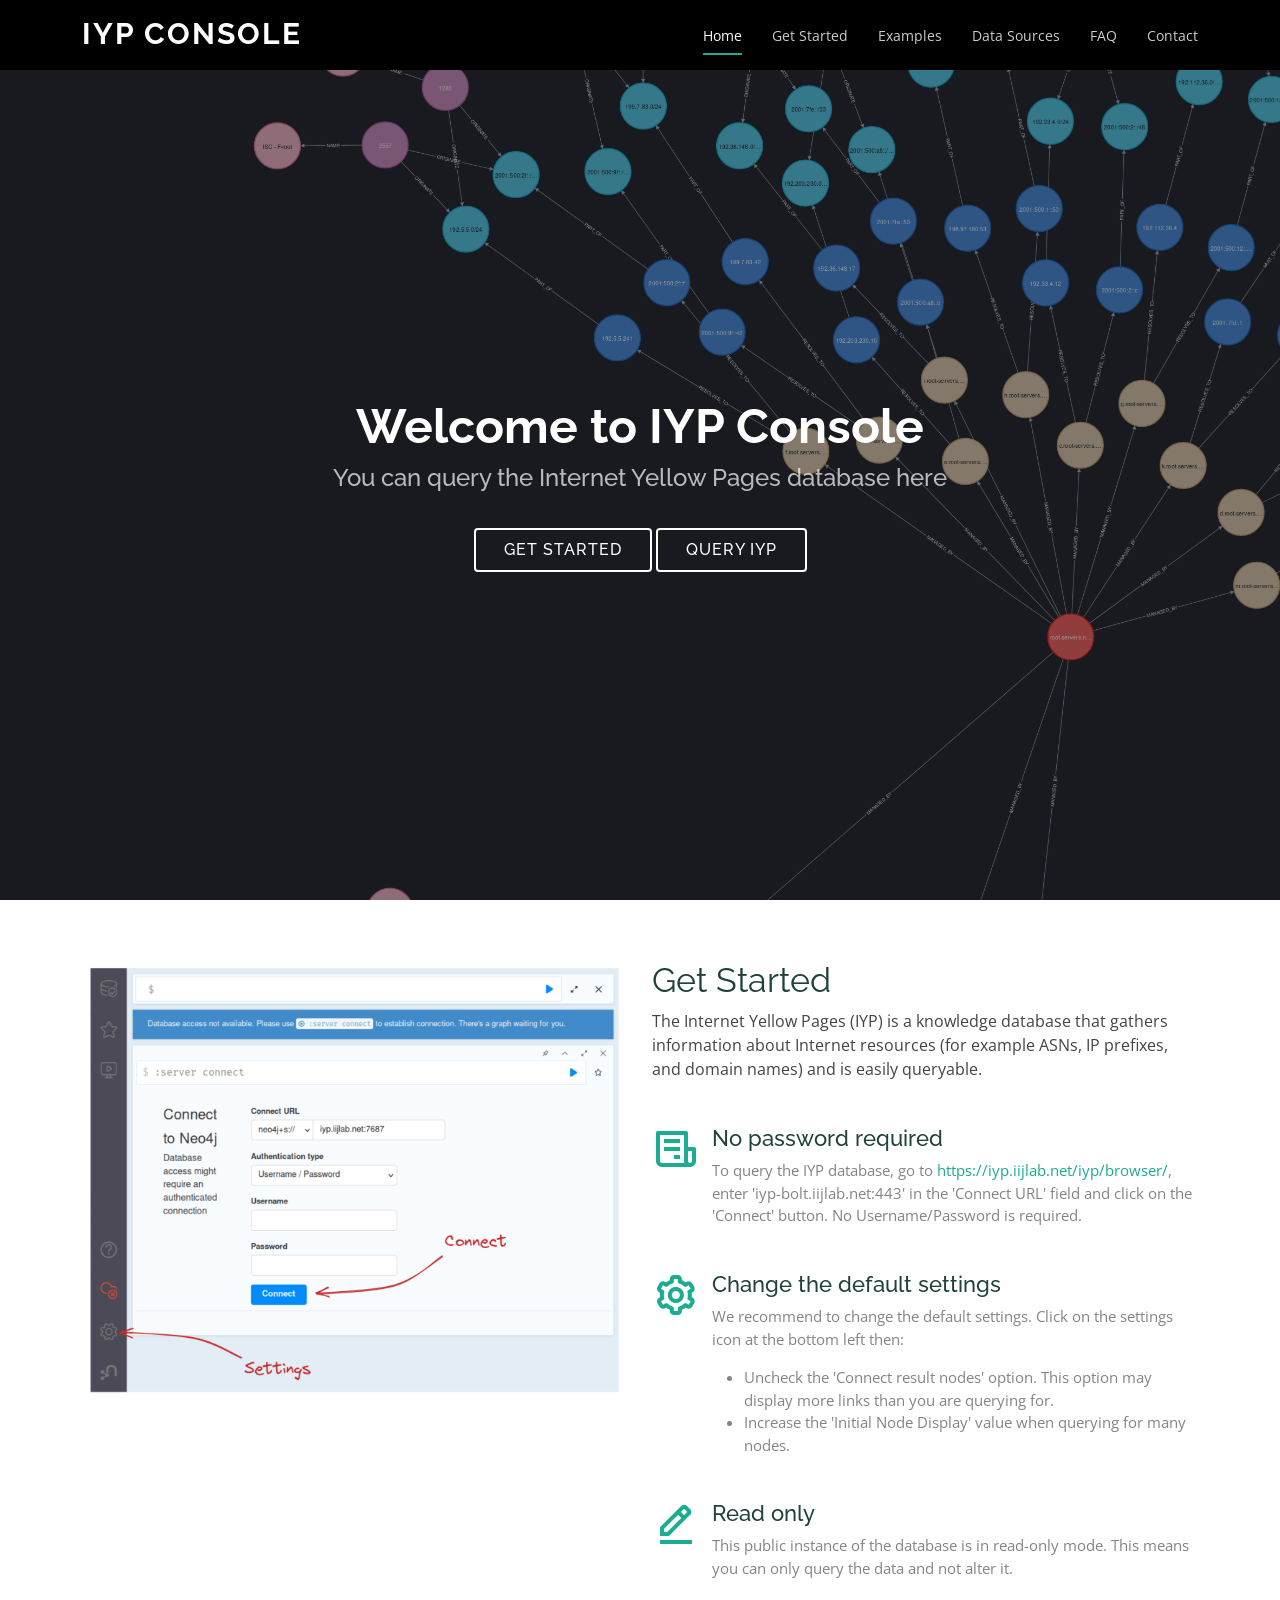
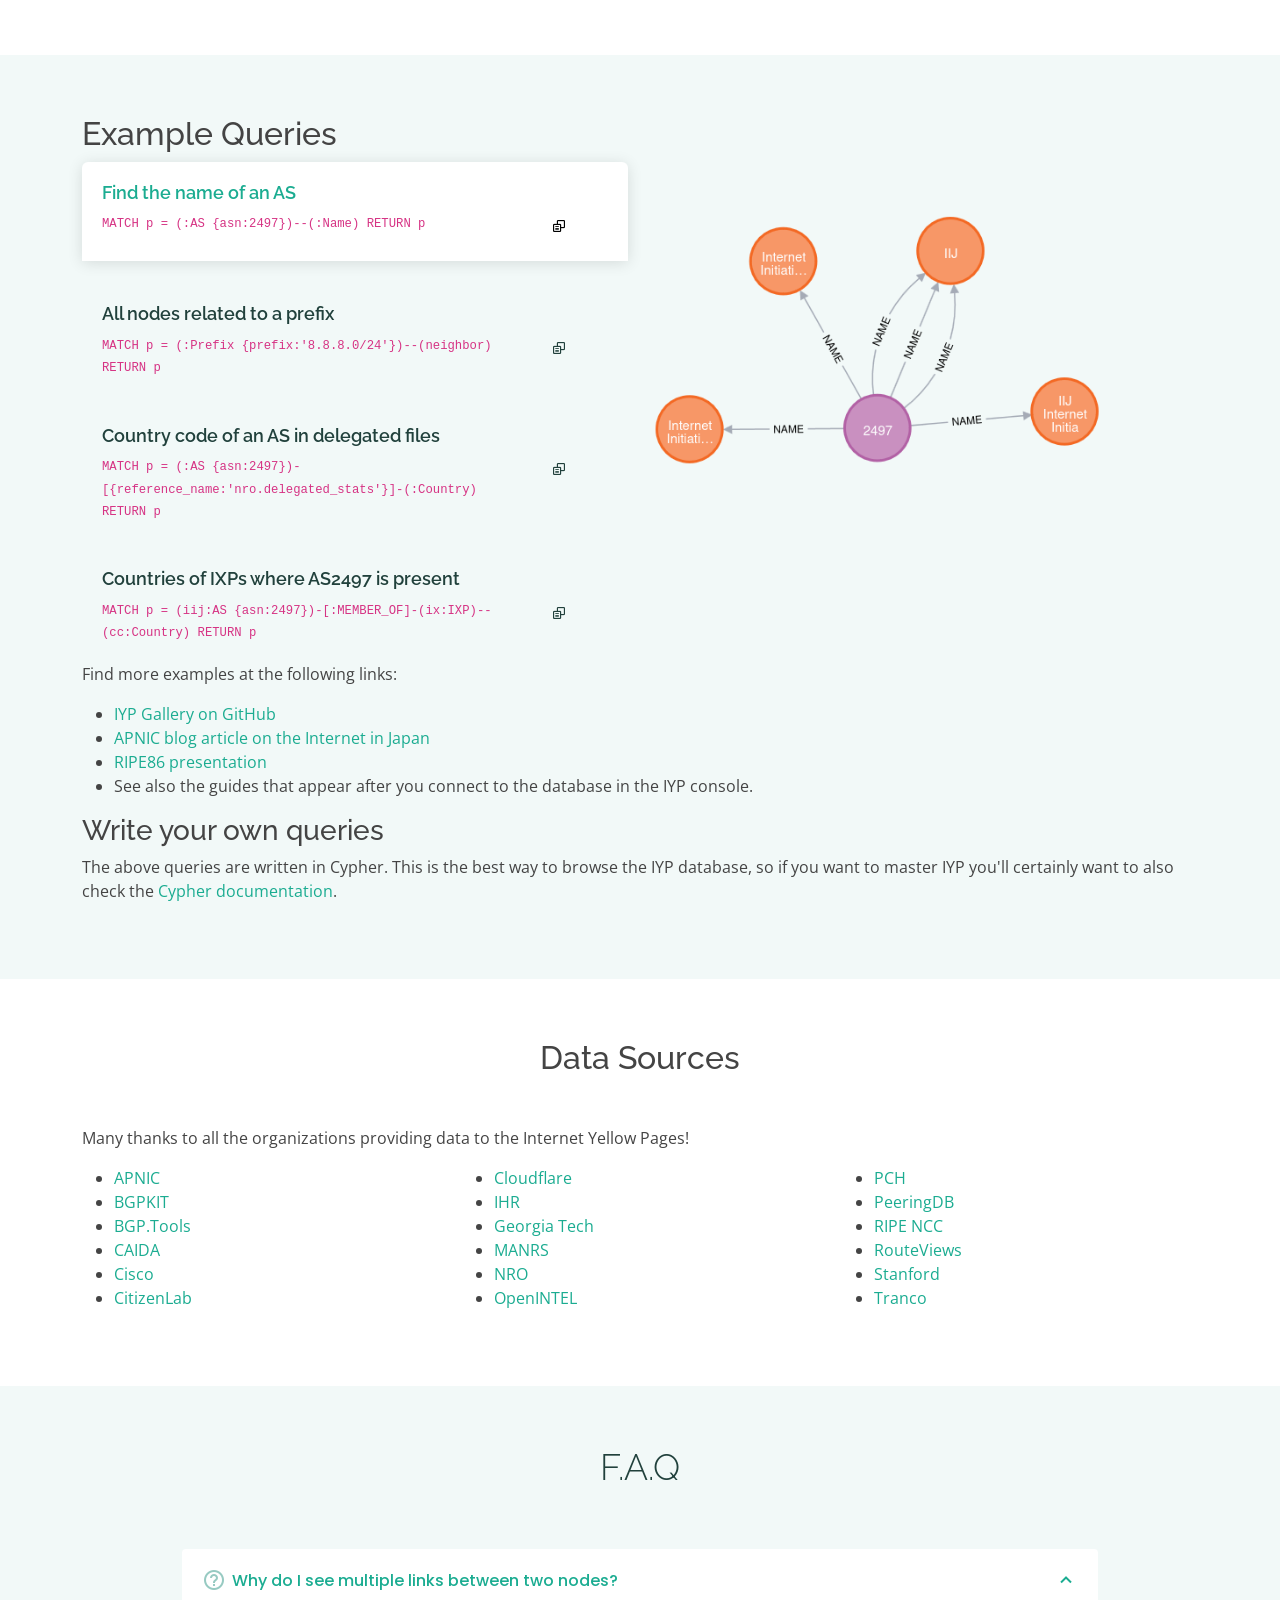
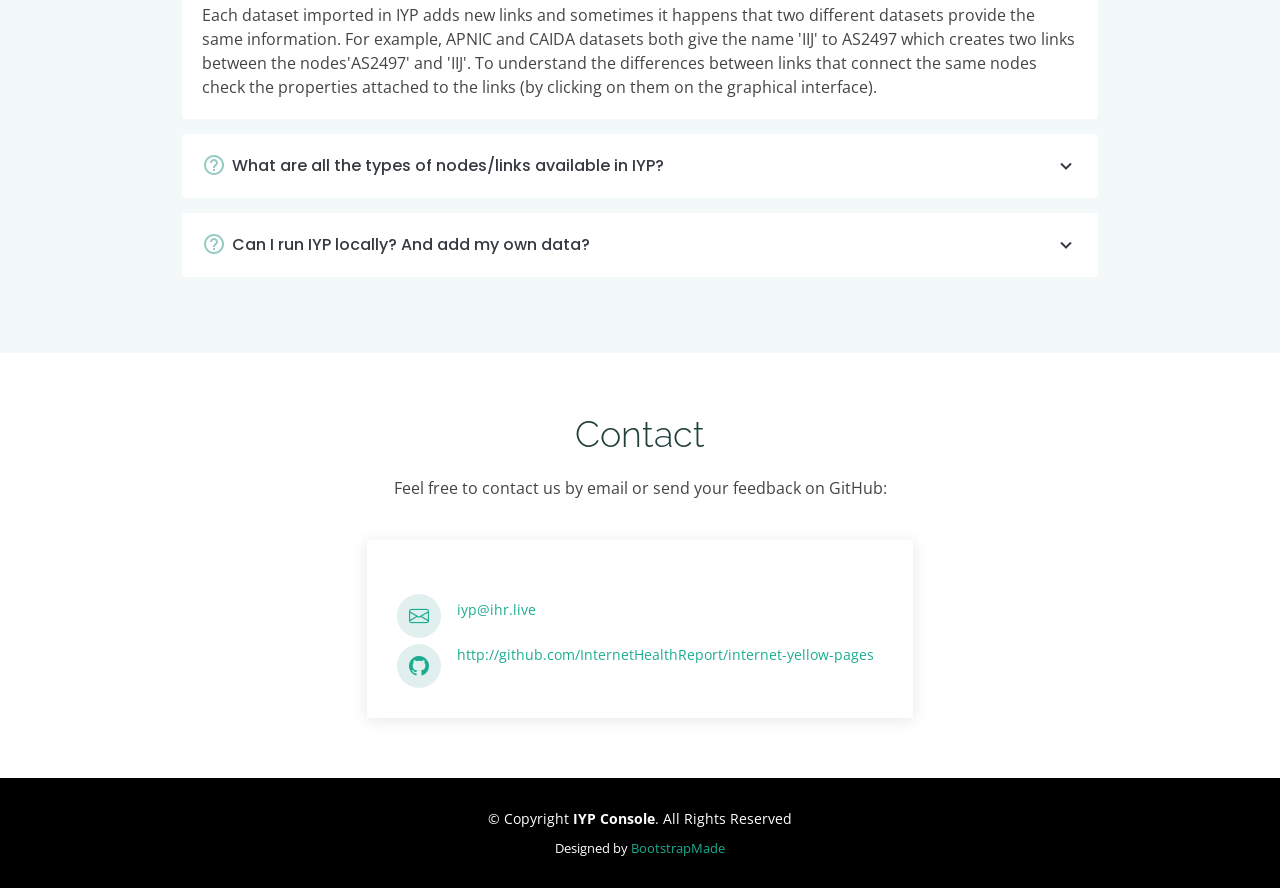
==== commit 3ac825f8: "Improved toast element" ====
--- a/index.html
+++ b/index.html
@@ -135,12 +135,12 @@
                   <div class="row">
                     <div class="col-10">
                         <p>
-                            <code id='query-1'>MATCH p = (:AS {asn:2497})--(:Name) RETURN p</code>
+                            <code id='query-1' onclick="toClipboard('query-1')">MATCH p = (:AS {asn:2497})--(:Name) RETURN p</code>
                         </p>
                     </div>
                     <div class="col-2">
                         <p>
-                            <i id="query-1-btn" class="bx bx-copy-alt" onclick="toClipboard('query-1')"></i>
+                            <i id="query-1-btn" class="bx bx-copy-alt p-2" onclick="toClipboard('query-1')"></i>
                         </p>
                     </div>
                   </div>
@@ -152,12 +152,12 @@
                   <div class="row">
                     <div class="col-10">
                         <p>
-                            <code id='query-2'>MATCH p = (:Prefix {prefix:'8.8.8.0/24'})--(neighbor) RETURN p</code>
+                            <code id='query-2' onclick="toClipboard('query-2')">MATCH p = (:Prefix {prefix:'8.8.8.0/24'})--(neighbor) RETURN p</code>
                         </p>
                     </div>
                     <div class="col-2">
                         <p>
-                            <i id="query-2-btn" class="bx bx-copy-alt" onclick="toClipboard('query-2')"></i>
+                            <i id="query-2-btn" class="bx bx-copy-alt p-2" onclick="toClipboard('query-2')"></i>
                         </p>
                     </div>
                   </div>
@@ -169,12 +169,12 @@
                   <div class="row">
                     <div class="col-10">
                         <p>
-                            <code id='query-3'>MATCH p = (:AS {asn:2497})-[{reference_name:'nro.delegated_stats'}]-(:Country) RETURN p</code>
+                            <code id='query-3' onclick="toClipboard('query-3')">MATCH p = (:AS {asn:2497})-[{reference_name:'nro.delegated_stats'}]-(:Country) RETURN p</code>
                         </p>
                     </div>
                     <div class="col-2">
                         <p>
-                            <i id="query-3-btn" class="bx bx-copy-alt" onclick="toClipboard('query-3')"></i>
+                            <i id="query-3-btn" class="bx bx-copy-alt p-2" onclick="toClipboard('query-3')"></i>
                         </p>
                     </div>
                   </div>
@@ -186,14 +186,12 @@
                   <div class="row">
                     <div class="col-10">
                         <p>
-                            <code id='query-4'>
-                                MATCH p = (iij:AS {asn:2497})-[:MEMBER_OF]-(ix:IXP)--(cc:Country) RETURN p
-                            </code>
+                            <code id='query-4' onclick="toClipboard('query-4')"> MATCH p = (iij:AS {asn:2497})-[:MEMBER_OF]-(ix:IXP)--(cc:Country) RETURN p</code>
                         </p>
                     </div>
                     <div class="col-2">
                         <p>
-                            <i id="query-4-btn" class="bx bx-copy-alt" onclick="toClipboard('query-4')"></i>
+                            <i id="query-4-btn" class="bx bx-copy-alt p-2" onclick="toClipboard('query-4')"></i>
                         </p>
                     </div>
                   </div>
@@ -244,16 +242,17 @@
         </div>
 
         <!-- Toast  -->
-        <div class="toast-container p-6">
+        <div class="toast-container" style="z-index: 11">
           <div class="toast align-items-center text-bg-dark border-0" id="toastElement" role="alert" aria-live="assertive" aria-atomic="true">
             <div class="d-flex">
               <div class="toast-body">
+                <i class="bi bi-check-circle-fill text-success me-2"></i>
                 Query copied!
               </div>
               <button type="button" class="btn-close btn-close-white me-2 m-auto" data-bs-dismiss="toast" aria-label="Close"></button>
             </div>
           </div>
-
+        </div>
       </div>
     </section><!-- End Features Section -->
 
--- a/assets/css/style.css
+++ b/assets/css/style.css
@@ -1526,5 +1526,5 @@
 .toast-container{
   position: fixed;
   top: 80px;
-  right: 10px;
+  left: 10px;
 }
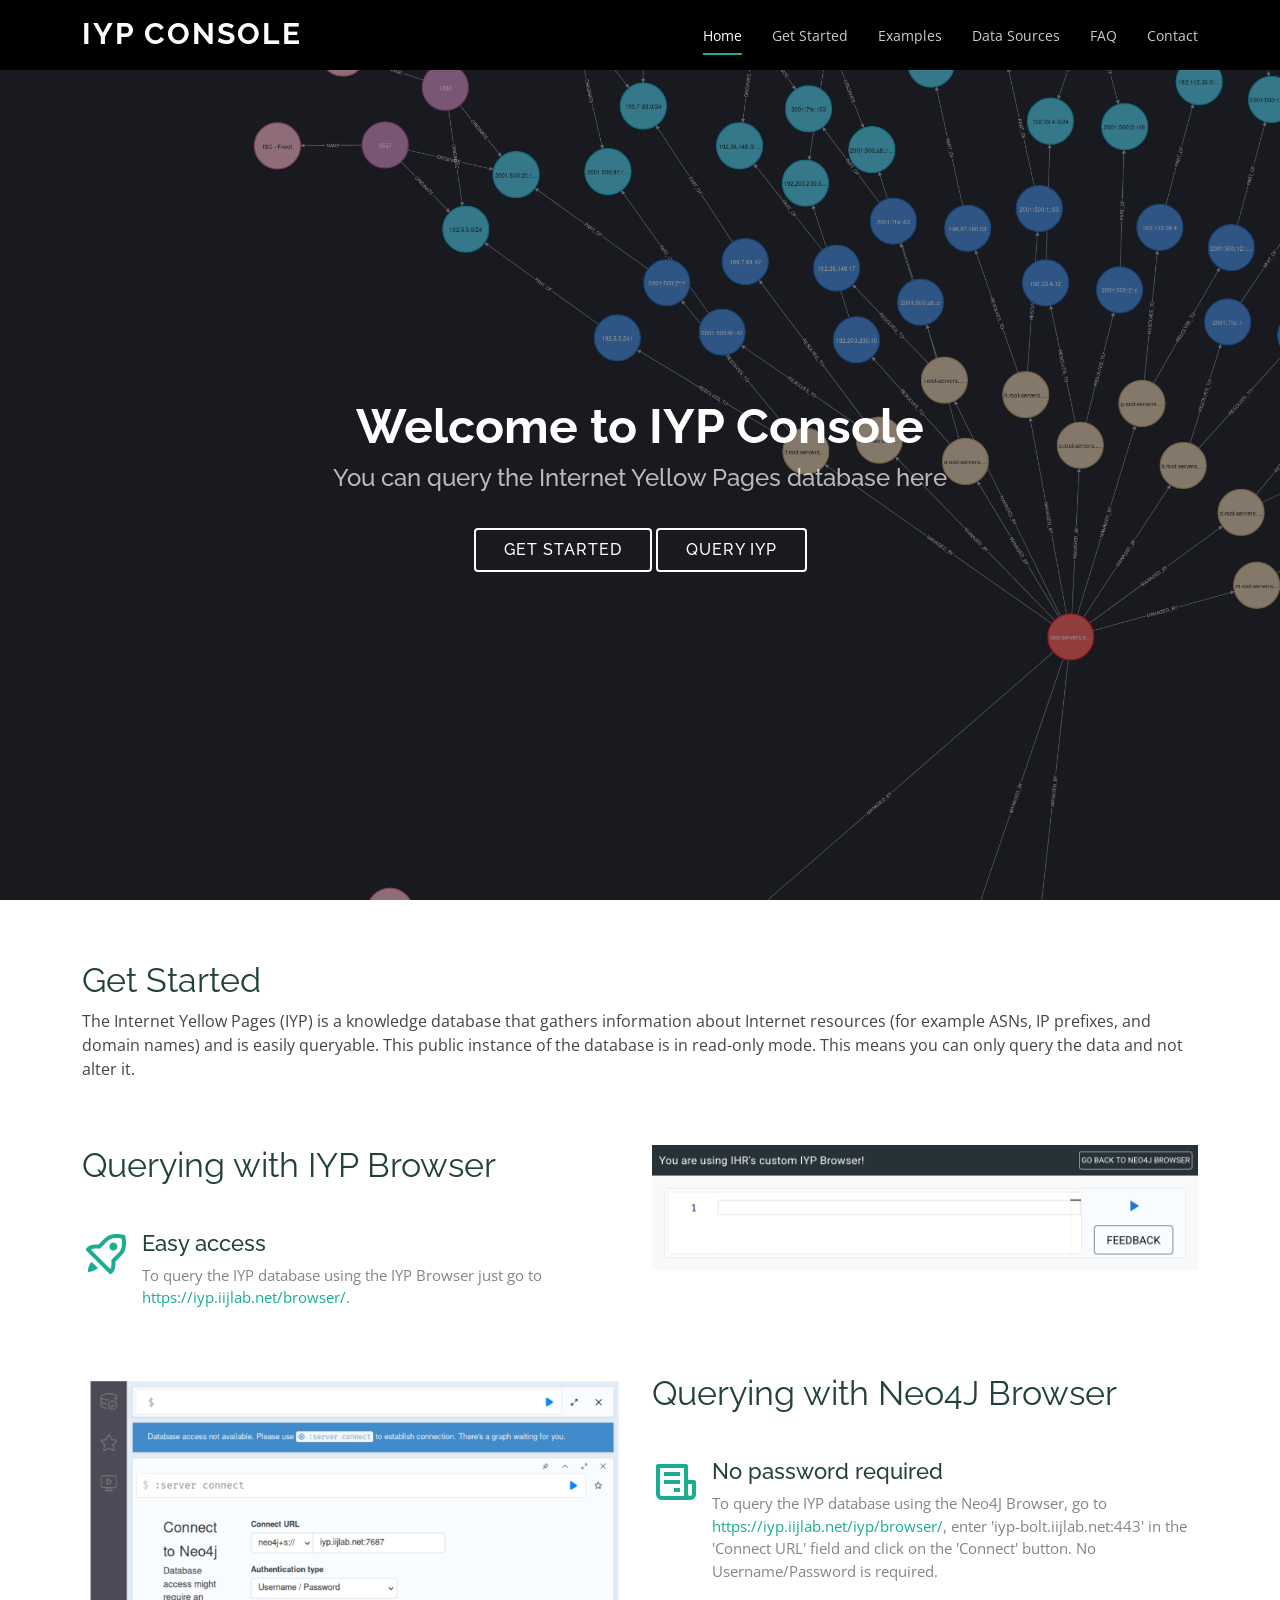
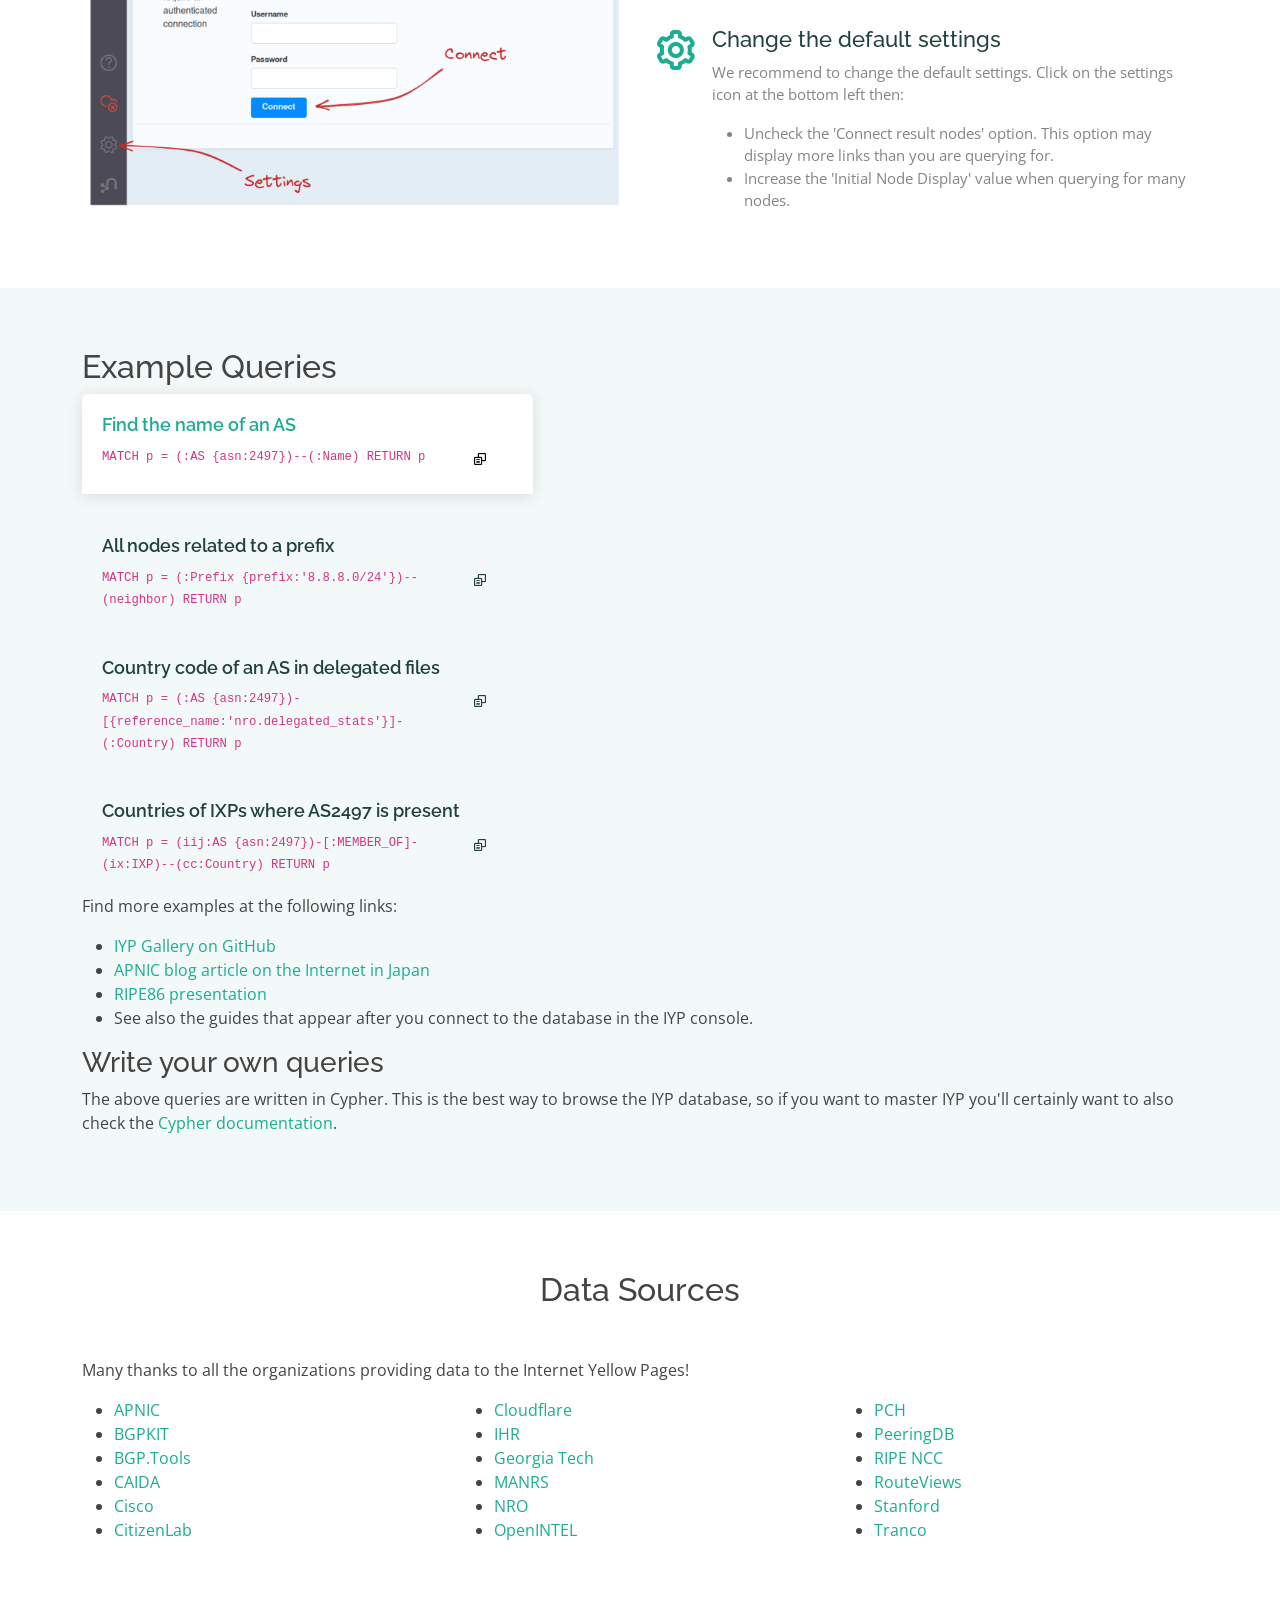
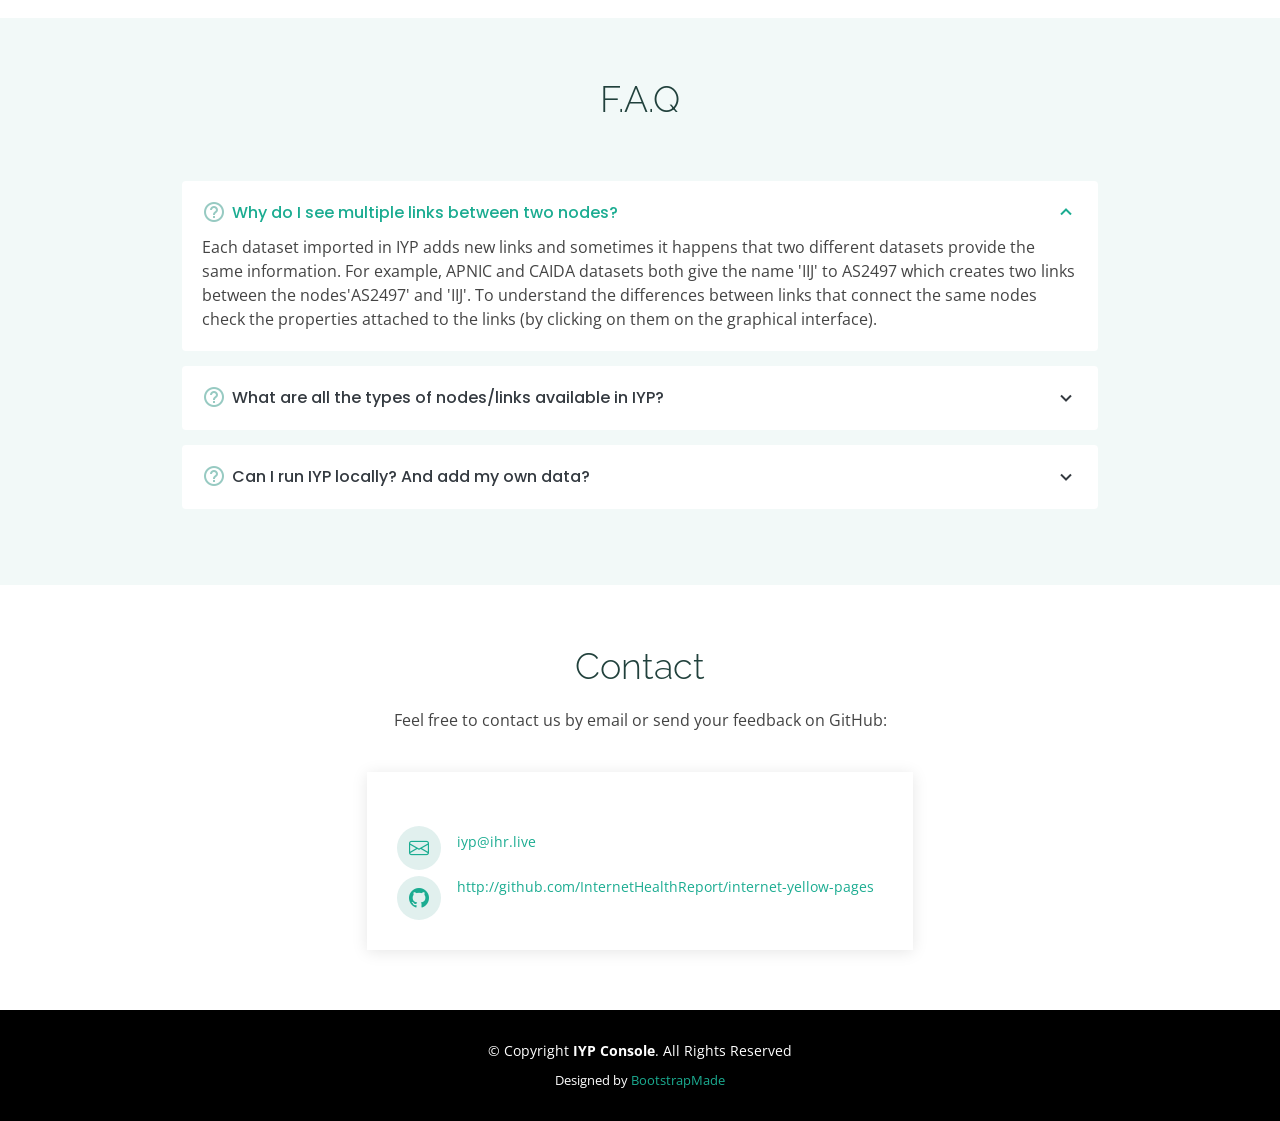
==== commit 385db869: "add iyp browser" ====
--- a/index.html
+++ b/index.html
@@ -67,7 +67,7 @@
       <h1>Welcome to IYP Console</h1>
       <h2>You can query the Internet Yellow Pages database here</h2>
       <a href="#about" class="btn-get-started scrollto">Get Started</a>
-      <a href="https://iyp.iijlab.net/iyp/browser/?dbms=iyp-bolt.iijlab.net:443" class="btn-get-started scrollto">Query IYP</a>
+      <a href="https://iyp.iijlab.net/browser/" class="btn-get-started scrollto">Query IYP</a>
     </div>
   </section><!-- End Hero -->
 
@@ -77,21 +77,46 @@
     <section id="about" class="about">
       <div class="container">
 
-        <div class="row">
-          <div class="col-xl-6 col-lg-7" data-aos="fade-right">
-            <img src="assets/img/about-img.png" class="img-fluid" alt="">
-          </div>
-          <div class="col-xl-6 col-lg-5 pt-5 pt-lg-0">
+        <div class="row mb-5">
+          <div class="col">
             <h3 data-aos="fade-up">Get Started</h3>
             <p data-aos="fade-up">
               The Internet Yellow Pages (IYP) is a knowledge database that gathers 
               information about Internet resources (for example ASNs, IP prefixes, 
               and domain names) and is easily queryable.
+              This public instance of the database is in read-only mode.
+              This means you can only query the data and not alter it.
             </p>
+          </div>
+        </div>
+
+        <div class="row mb-5">
+          <div class="col-xl-6 col-lg-5 pt-5 pt-lg-0">
+            <h3 data-aos="fade-up">Querying with IYP Browser</h3>
+            <div class="icon-box" data-aos="fade-up">
+              <i class="bx bx-rocket"></i>
+              <h4>Easy access</h4>
+              <p>To query the IYP database using the IYP Browser just go to <a href="https://iyp.iijlab.net/browser/">https://iyp.iijlab.net/browser/</a>.
+              </p>
+            </div>
+
+          </div>
+
+          <div class="col-xl-6 col-lg-7" data-aos="fade-right">
+            <img src="assets/img/iyp-browser-hero.png" class="img-fluid" alt=""></img>
+          </div>
+        </div>
+
+        <div class="row">
+          <div class="col-xl-6 col-lg-7" data-aos="fade-right">
+            <img src="assets/img/about-img.png" class="img-fluid" alt=""></img>
+          </div>
+          <div class="col-xl-6 col-lg-5 pt-5 pt-lg-0">
+            <h3 data-aos="fade-up">Querying with Neo4J Browser</h3>
             <div class="icon-box" data-aos="fade-up">
               <i class="bx bx-receipt"></i>
               <h4>No password required</h4>
-              <p>To query the IYP database, go to <a href="https://iyp.iijlab.net/iyp/browser/?dbms=iyp-bolt.iijlab.net:443">https://iyp.iijlab.net/iyp/browser/</a>,
+              <p>To query the IYP database using the Neo4J Browser, go to <a href="https://iyp.iijlab.net/iyp/browser/?dbms=iyp-bolt.iijlab.net:443">https://iyp.iijlab.net/iyp/browser/</a>,
               enter 'iyp-bolt.iijlab.net:443' in the 'Connect URL' field and click on the 'Connect' button. No Username/Password is required.
               </p>
             </div>
@@ -108,13 +133,6 @@
             </p>
             </div>
 
-            <div class="icon-box" data-aos="fade-up" data-aos-delay="200">
-              <i class="bx bx-edit-alt"></i>
-              <h4>Read only</h4>
-              <p>This public instance of the database is in read-only mode.
-              This means you can only query the data and not alter it.</p>
-            </div>
-
           </div>
         </div>
 
@@ -126,7 +144,7 @@
       <div class="container">
 
         <div class="row">
-          <div class="col-lg-6 mb-7 mb-lg-0" data-aos="fade-right">
+          <div class="col-lg-5 mb-7 mb-lg-0" data-aos="fade-right">
             <h2 data-aos="fade-up">Example Queries</h2>
             <ul class="nav nav-tabs flex-column">
               <li class="nav-item">
@@ -186,7 +204,7 @@
                   <div class="row">
                     <div class="col-10">
                         <p>
-                            <code id='query-4' onclick="toClipboard('query-4')"> MATCH p = (iij:AS {asn:2497})-[:MEMBER_OF]-(ix:IXP)--(cc:Country) RETURN p</code>
+                            <code id='query-4' onclick="toClipboard('query-4')">MATCH p = (iij:AS {asn:2497})-[:MEMBER_OF]-(ix:IXP)--(cc:Country) RETURN p</code>
                         </p>
                     </div>
                     <div class="col-2">
@@ -199,27 +217,19 @@
               </li>
             </ul>
           </div>
-          <div class="col-lg-5 ml-auto" data-aos="fade-left">
+          <div class="col-lg-7 ml-auto" data-aos="fade-left">
             <div class="tab-content">
               <div class="tab-pane active show" id="tab-1">
-                <figure>
-                  <img src="assets/img/query-1.png" alt="" class="img-fluid">
-                </figure>
+                <iframe src="https://iyp.iijlab.net/browser/embed/?session=[%7B%22query%22%3A%22MATCH%20p%20%3D%20(%3AAS%20%7Basn%3A2497%7D)--(%3AName)%20RETURN%20p%22%7D]" width="100%" height="500px"></iframe>
               </div>
               <div class="tab-pane" id="tab-2">
-                <figure>
-                  <img src="assets/img/query-2.png" alt="" class="img-fluid">
-                </figure>
+                <iframe src="https://iyp.iijlab.net/browser/embed/?session=[%7B%22query%22%3A%22MATCH%20p%20%3D%20(%3APrefix%20%7Bprefix%3A'8.8.8.0%2F24'%7D)--(neighbor)%20RETURN%20p%22%7D]" width="100%" height="500px"></iframe>
               </div>
               <div class="tab-pane" id="tab-3">
-                <figure>
-                  <img src="assets/img/query-3.png" alt="" class="img-fluid">
-                </figure>
+                <iframe src="https://iyp.iijlab.net/browser/embed/?session=[%7B%22query%22%3A%22MATCH%20p%20%3D%20(%3AAS%20%7Basn%3A2497%7D)-%5B%7Breference_name%3A'nro.delegated_stats'%7D%5D-(%3ACountry)%20RETURN%20p%22%7D]" width="100%" height="500px"></iframe>
               </div>
               <div class="tab-pane" id="tab-4">
-                <figure>
-                  <img src="assets/img/query-4.png" alt="" class="img-fluid">
-                </figure>
+                <iframe src="https://iyp.iijlab.net/browser/embed/?session=[%7B%22query%22%3A%22MATCH%20p%20%3D%20(iij%3AAS%20%7Basn%3A2497%7D)-%5B%3AMEMBER_OF%5D-(ix%3AIXP)--(cc%3ACountry)%20RETURN%20p%22%7D]" width="100%" height="500px"></iframe>
               </div>
             </div>
           </div>
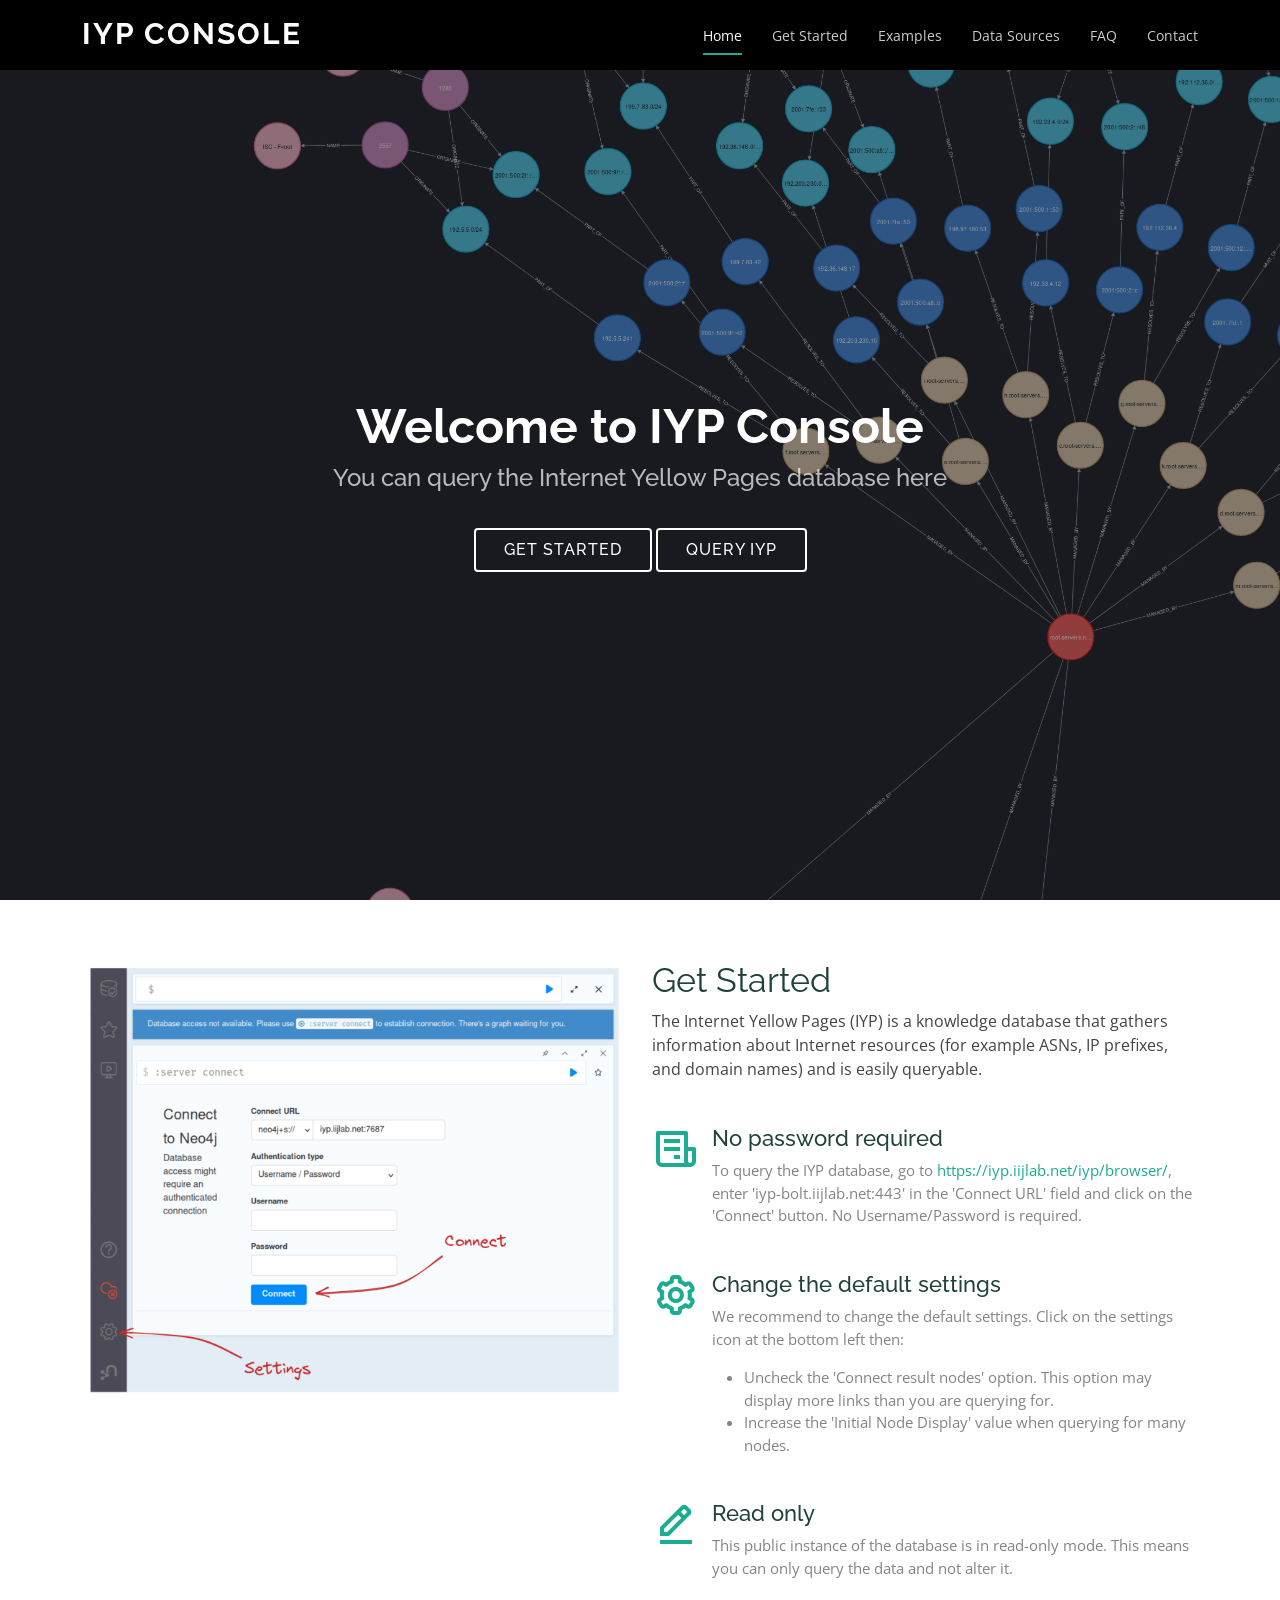
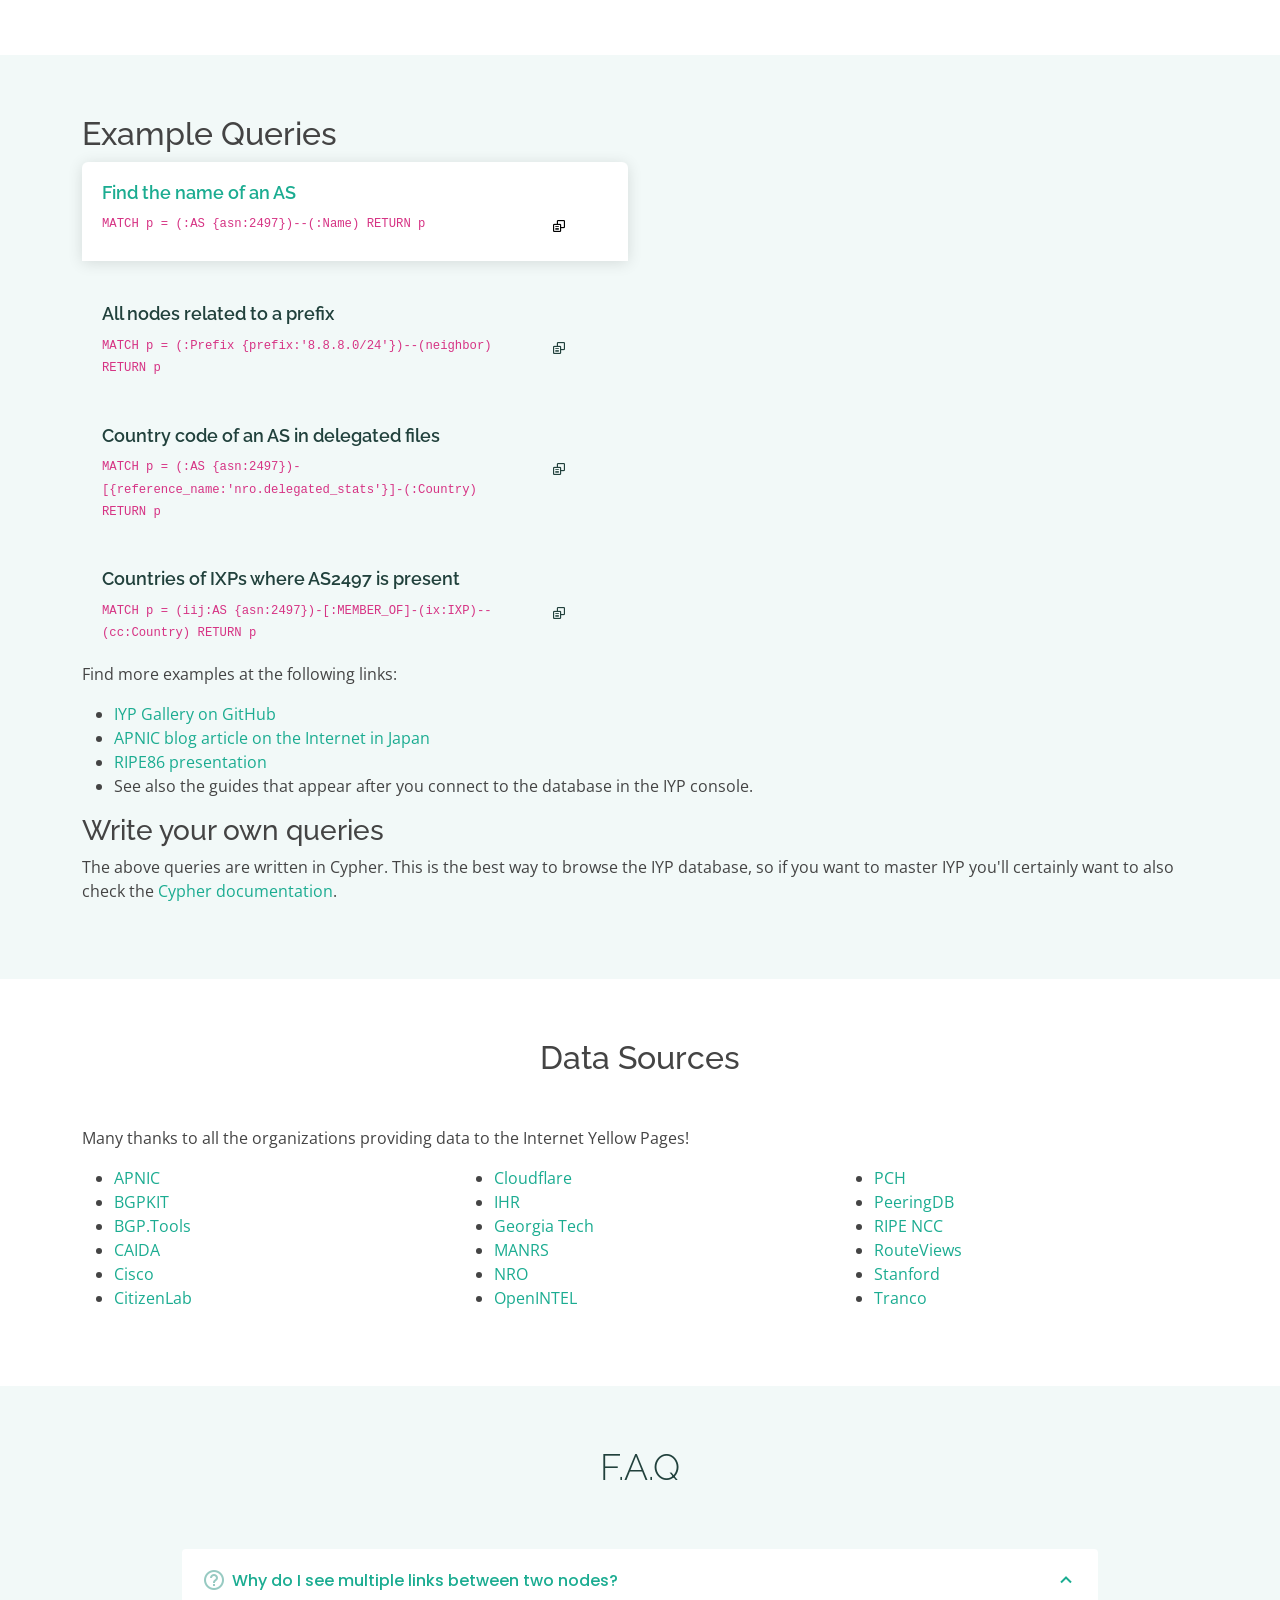
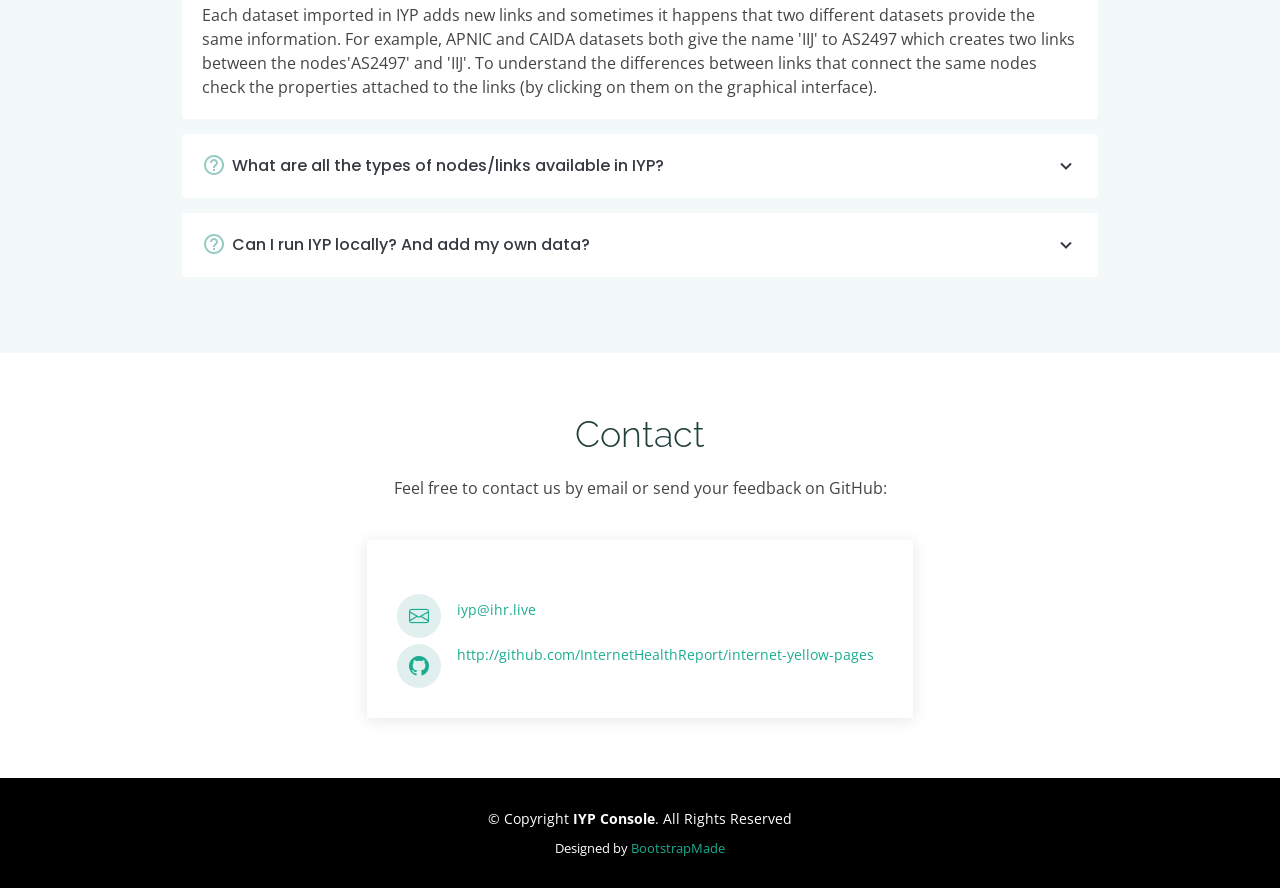
==== commit 0d07adad: "rm iyp browser links as to go tool" ====
--- a/index.html
+++ b/index.html
@@ -67,7 +67,7 @@
       <h1>Welcome to IYP Console</h1>
       <h2>You can query the Internet Yellow Pages database here</h2>
       <a href="#about" class="btn-get-started scrollto">Get Started</a>
-      <a href="https://iyp.iijlab.net/browser/" class="btn-get-started scrollto">Query IYP</a>
+      <a href="https://iyp.iijlab.net/iyp/browser/?dbms=iyp-bolt.iijlab.net:443" class="btn-get-started scrollto">Query IYP</a>
     </div>
   </section><!-- End Hero -->
 
@@ -77,46 +77,21 @@
     <section id="about" class="about">
       <div class="container">
 
-        <div class="row mb-5">
-          <div class="col">
+        <div class="row">
+          <div class="col-xl-6 col-lg-7" data-aos="fade-right">
+            <img src="assets/img/about-img.png" class="img-fluid" alt="">
+          </div>
+          <div class="col-xl-6 col-lg-5 pt-5 pt-lg-0">
             <h3 data-aos="fade-up">Get Started</h3>
             <p data-aos="fade-up">
               The Internet Yellow Pages (IYP) is a knowledge database that gathers 
               information about Internet resources (for example ASNs, IP prefixes, 
               and domain names) and is easily queryable.
-              This public instance of the database is in read-only mode.
-              This means you can only query the data and not alter it.
             </p>
-          </div>
-        </div>
-
-        <div class="row mb-5">
-          <div class="col-xl-6 col-lg-5 pt-5 pt-lg-0">
-            <h3 data-aos="fade-up">Querying with IYP Browser</h3>
-            <div class="icon-box" data-aos="fade-up">
-              <i class="bx bx-rocket"></i>
-              <h4>Easy access</h4>
-              <p>To query the IYP database using the IYP Browser just go to <a href="https://iyp.iijlab.net/browser/">https://iyp.iijlab.net/browser/</a>.
-              </p>
-            </div>
-
-          </div>
-
-          <div class="col-xl-6 col-lg-7" data-aos="fade-right">
-            <img src="assets/img/iyp-browser-hero.png" class="img-fluid" alt=""></img>
-          </div>
-        </div>
-
-        <div class="row">
-          <div class="col-xl-6 col-lg-7" data-aos="fade-right">
-            <img src="assets/img/about-img.png" class="img-fluid" alt=""></img>
-          </div>
-          <div class="col-xl-6 col-lg-5 pt-5 pt-lg-0">
-            <h3 data-aos="fade-up">Querying with Neo4J Browser</h3>
             <div class="icon-box" data-aos="fade-up">
               <i class="bx bx-receipt"></i>
               <h4>No password required</h4>
-              <p>To query the IYP database using the Neo4J Browser, go to <a href="https://iyp.iijlab.net/iyp/browser/?dbms=iyp-bolt.iijlab.net:443">https://iyp.iijlab.net/iyp/browser/</a>,
+              <p>To query the IYP database, go to <a href="https://iyp.iijlab.net/iyp/browser/?dbms=iyp-bolt.iijlab.net:443">https://iyp.iijlab.net/iyp/browser/</a>,
               enter 'iyp-bolt.iijlab.net:443' in the 'Connect URL' field and click on the 'Connect' button. No Username/Password is required.
               </p>
             </div>
@@ -133,6 +108,13 @@
             </p>
             </div>
 
+            <div class="icon-box" data-aos="fade-up" data-aos-delay="200">
+              <i class="bx bx-edit-alt"></i>
+              <h4>Read only</h4>
+              <p>This public instance of the database is in read-only mode.
+              This means you can only query the data and not alter it.</p>
+            </div>
+
           </div>
         </div>
 
@@ -144,7 +126,7 @@
       <div class="container">
 
         <div class="row">
-          <div class="col-lg-5 mb-7 mb-lg-0" data-aos="fade-right">
+          <div class="col-lg-6 mb-7 mb-lg-0" data-aos="fade-right">
             <h2 data-aos="fade-up">Example Queries</h2>
             <ul class="nav nav-tabs flex-column">
               <li class="nav-item">
@@ -204,7 +186,7 @@
                   <div class="row">
                     <div class="col-10">
                         <p>
-                            <code id='query-4' onclick="toClipboard('query-4')">MATCH p = (iij:AS {asn:2497})-[:MEMBER_OF]-(ix:IXP)--(cc:Country) RETURN p</code>
+                            <code id='query-4' onclick="toClipboard('query-4')"> MATCH p = (iij:AS {asn:2497})-[:MEMBER_OF]-(ix:IXP)--(cc:Country) RETURN p</code>
                         </p>
                     </div>
                     <div class="col-2">
@@ -217,19 +199,31 @@
               </li>
             </ul>
           </div>
-          <div class="col-lg-7 ml-auto" data-aos="fade-left">
+          <div class="col-lg-5 ml-auto" data-aos="fade-left">
             <div class="tab-content">
               <div class="tab-pane active show" id="tab-1">
-                <iframe src="https://iyp.iijlab.net/browser/embed/?session=[%7B%22query%22%3A%22MATCH%20p%20%3D%20(%3AAS%20%7Basn%3A2497%7D)--(%3AName)%20RETURN%20p%22%7D]" width="100%" height="500px"></iframe>
+                <!-- <figure>
+                  <img src="assets/img/query-1.png" alt="" class="img-fluid">
+                </figure> -->
+                <iframe src="https://iyp.iijlab.net/browser/embed/?session=W3sicXVlcnkiOiJNQVRDSCBwID0gKDpBUyB7YXNuOjI0OTd9KS0tKDpOYW1lKSBSRVRVUk4gcCJ9XQ==&showGraphOverview=false" width="600px" height="500px"></iframe>
               </div>
               <div class="tab-pane" id="tab-2">
-                <iframe src="https://iyp.iijlab.net/browser/embed/?session=[%7B%22query%22%3A%22MATCH%20p%20%3D%20(%3APrefix%20%7Bprefix%3A'8.8.8.0%2F24'%7D)--(neighbor)%20RETURN%20p%22%7D]" width="100%" height="500px"></iframe>
+                <!-- <figure>
+                  <img src="assets/img/query-2.png" alt="" class="img-fluid">
+                </figure> -->
+                <iframe src="https://iyp.iijlab.net/browser/embed/?session=W3sicXVlcnkiOiJNQVRDSCBwID0gKDpQcmVmaXgge3ByZWZpeDonOC44LjguMC8yNCd9KS0tKG5laWdoYm9yKSBSRVRVUk4gcCJ9XQ==&showGraphOverview=false" width="600px" height="500px"></iframe>
               </div>
               <div class="tab-pane" id="tab-3">
-                <iframe src="https://iyp.iijlab.net/browser/embed/?session=[%7B%22query%22%3A%22MATCH%20p%20%3D%20(%3AAS%20%7Basn%3A2497%7D)-%5B%7Breference_name%3A'nro.delegated_stats'%7D%5D-(%3ACountry)%20RETURN%20p%22%7D]" width="100%" height="500px"></iframe>
+                <!-- <figure>
+                  <img src="assets/img/query-3.png" alt="" class="img-fluid">
+                </figure> -->
+                <iframe src="https://iyp.iijlab.net/browser/embed/?session=W3sicXVlcnkiOiJNQVRDSCBwID0gKDpBUyB7YXNuOjI0OTd9KS1be3JlZmVyZW5jZV9uYW1lOiducm8uZGVsZWdhdGVkX3N0YXRzJ31dLSg6Q291bnRyeSkgUkVUVVJOIHAifV0=&showGraphOverview=false" width="600px" height="500px"></iframe>
               </div>
               <div class="tab-pane" id="tab-4">
-                <iframe src="https://iyp.iijlab.net/browser/embed/?session=[%7B%22query%22%3A%22MATCH%20p%20%3D%20(iij%3AAS%20%7Basn%3A2497%7D)-%5B%3AMEMBER_OF%5D-(ix%3AIXP)--(cc%3ACountry)%20RETURN%20p%22%7D]" width="100%" height="500px"></iframe>
+                <!-- <figure>
+                  <img src="assets/img/query-4.png" alt="" class="img-fluid">
+                </figure> -->
+                <iframe src="https://iyp.iijlab.net/browser/embed/?session=W3sicXVlcnkiOiJNQVRDSCBwID0gKGlpajpBUyB7YXNuOjI0OTd9KS1bOk1FTUJFUl9PRl0tKGl4OklYUCktLShjYzpDb3VudHJ5KSBSRVRVUk4gcCJ9XQ==&showGraphOverview=false" width="600px" height="500px"></iframe>
               </div>
             </div>
           </div>
@@ -425,4 +419,4 @@
 
 </body>
 
-</html>
+</html>
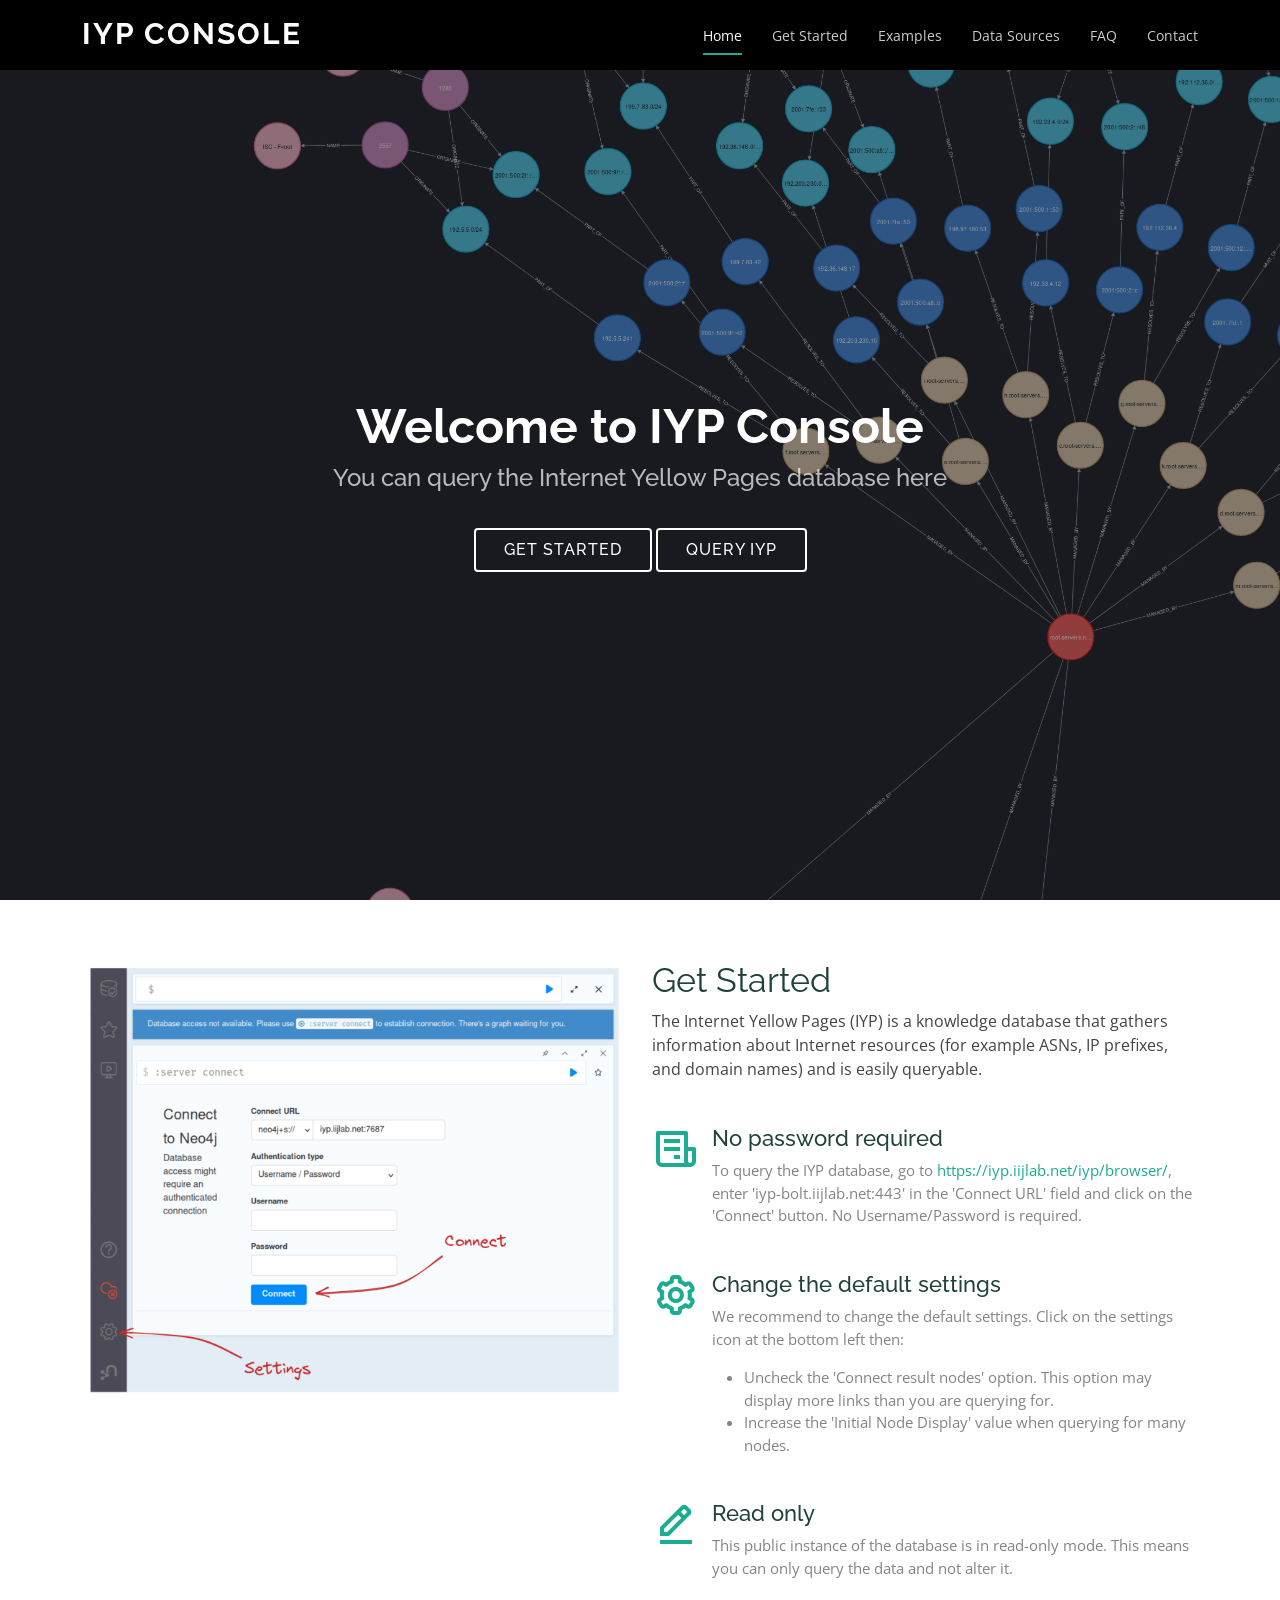
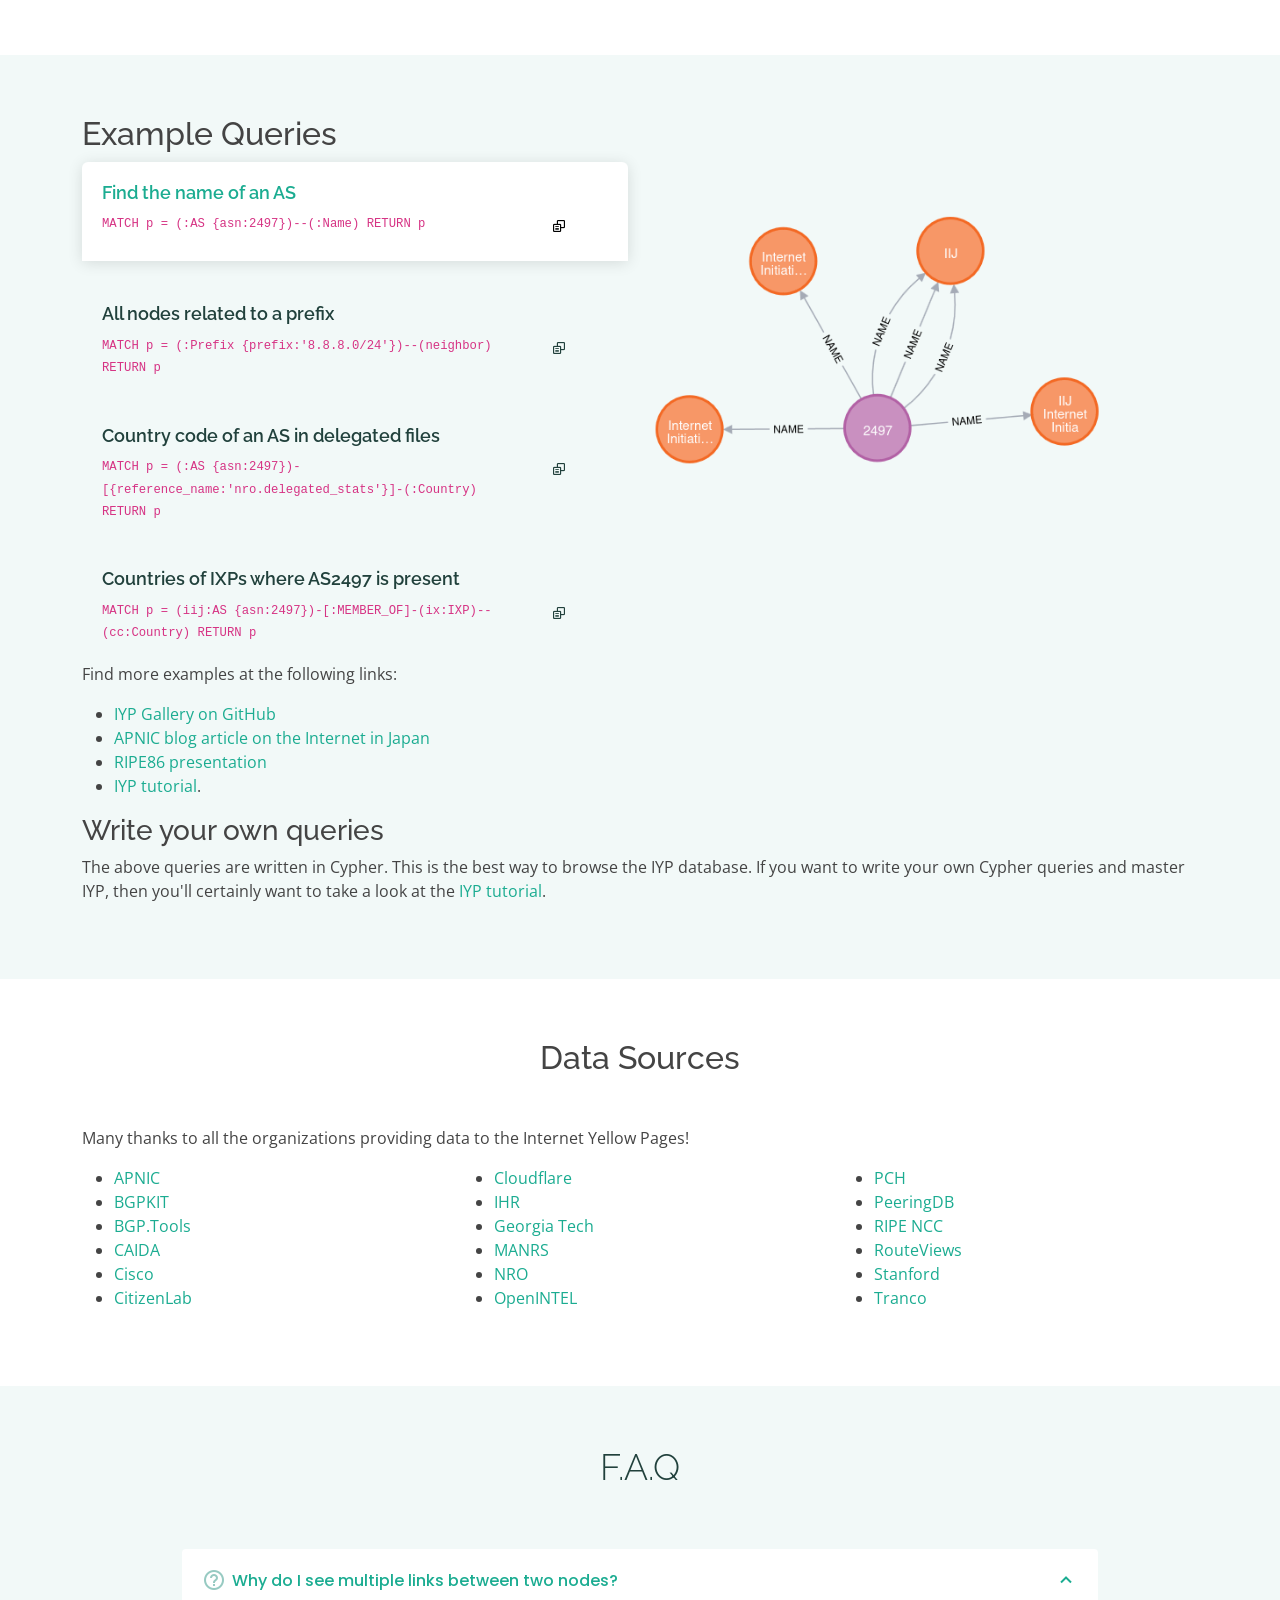
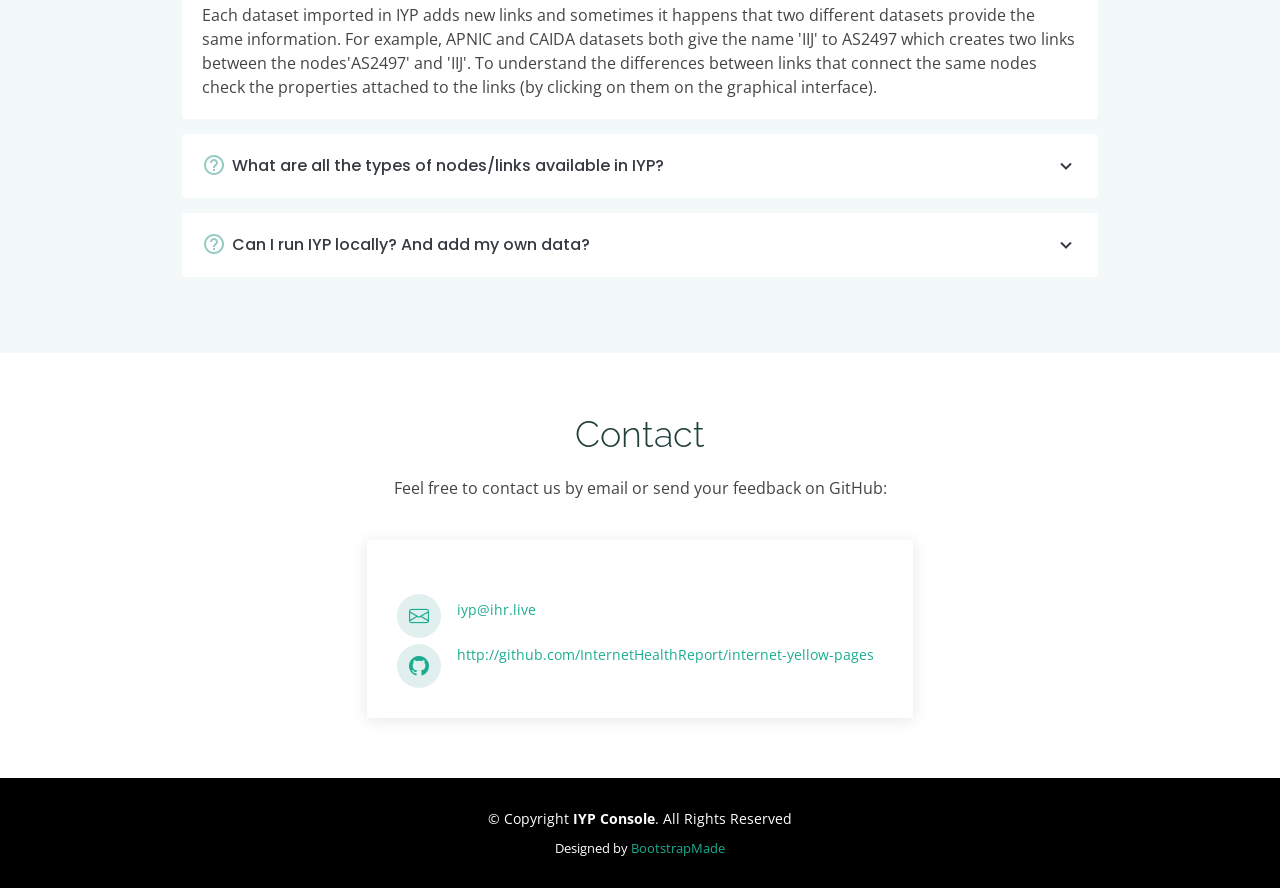
==== commit 783c0699: "Add links to the tutorial" ====
--- a/index.html
+++ b/index.html
@@ -202,28 +202,24 @@
           <div class="col-lg-5 ml-auto" data-aos="fade-left">
             <div class="tab-content">
               <div class="tab-pane active show" id="tab-1">
-                <!-- <figure>
+                <figure>
                   <img src="assets/img/query-1.png" alt="" class="img-fluid">
-                </figure> -->
-                <iframe src="https://iyp.iijlab.net/browser/embed/?session=W3sicXVlcnkiOiJNQVRDSCBwID0gKDpBUyB7YXNuOjI0OTd9KS0tKDpOYW1lKSBSRVRVUk4gcCJ9XQ==&showGraphOverview=false" width="600px" height="500px"></iframe>
+                </figure>
               </div>
               <div class="tab-pane" id="tab-2">
-                <!-- <figure>
+                <figure>
                   <img src="assets/img/query-2.png" alt="" class="img-fluid">
-                </figure> -->
-                <iframe src="https://iyp.iijlab.net/browser/embed/?session=W3sicXVlcnkiOiJNQVRDSCBwID0gKDpQcmVmaXgge3ByZWZpeDonOC44LjguMC8yNCd9KS0tKG5laWdoYm9yKSBSRVRVUk4gcCJ9XQ==&showGraphOverview=false" width="600px" height="500px"></iframe>
+                </figure>
               </div>
               <div class="tab-pane" id="tab-3">
-                <!-- <figure>
+                <figure>
                   <img src="assets/img/query-3.png" alt="" class="img-fluid">
-                </figure> -->
-                <iframe src="https://iyp.iijlab.net/browser/embed/?session=W3sicXVlcnkiOiJNQVRDSCBwID0gKDpBUyB7YXNuOjI0OTd9KS1be3JlZmVyZW5jZV9uYW1lOiducm8uZGVsZWdhdGVkX3N0YXRzJ31dLSg6Q291bnRyeSkgUkVUVVJOIHAifV0=&showGraphOverview=false" width="600px" height="500px"></iframe>
+                </figure>
               </div>
               <div class="tab-pane" id="tab-4">
-                <!-- <figure>
+                <figure>
                   <img src="assets/img/query-4.png" alt="" class="img-fluid">
-                </figure> -->
-                <iframe src="https://iyp.iijlab.net/browser/embed/?session=W3sicXVlcnkiOiJNQVRDSCBwID0gKGlpajpBUyB7YXNuOjI0OTd9KS1bOk1FTUJFUl9PRl0tKGl4OklYUCktLShjYzpDb3VudHJ5KSBSRVRVUk4gcCJ9XQ==&showGraphOverview=false" width="600px" height="500px"></iframe>
+                </figure>
               </div>
             </div>
           </div>
@@ -235,13 +231,13 @@
               <li><a href="https://github.com/InternetHealthReport/internet-yellow-pages/blob/main/documentation/gallery.md">IYP Gallery on GitHub</a></li>
               <li><a href="https://blog.apnic.net/2023/09/06/understanding-the-japanese-internet-with-the-internet-yellow-pages/">APNIC blog article on the Internet in Japan</a></li>
               <li><a href="https://ripe86.ripe.net/archives/video/1073/">RIPE86 presentation</a></li>
-              <li>See also the guides that appear after you connect to the database in the IYP console.</li>
+              <li><a href="https://tutorial.iyp.ihr.live/">IYP tutorial</a>.</li>
           </ul>
           </p>
           <h3>Write your own queries</h3>
             <p>The above queries are written in Cypher. This is the best way to
-            browse the IYP database, so if you want to master IYP you'll 
-            certainly want to also check the <a href="https://neo4j.com/docs/getting-started/cypher-intro/">Cypher documentation</a>.
+            browse the IYP database. If you want to write your own Cypher queries and master IYP, then you'll 
+            certainly want to take a look at the <a href="https://tutorial.iyp.ihr.live/">IYP tutorial</a>.
               </p>
         </div>
 
@@ -419,4 +415,4 @@
 
 </body>
 
-</html>+</html>
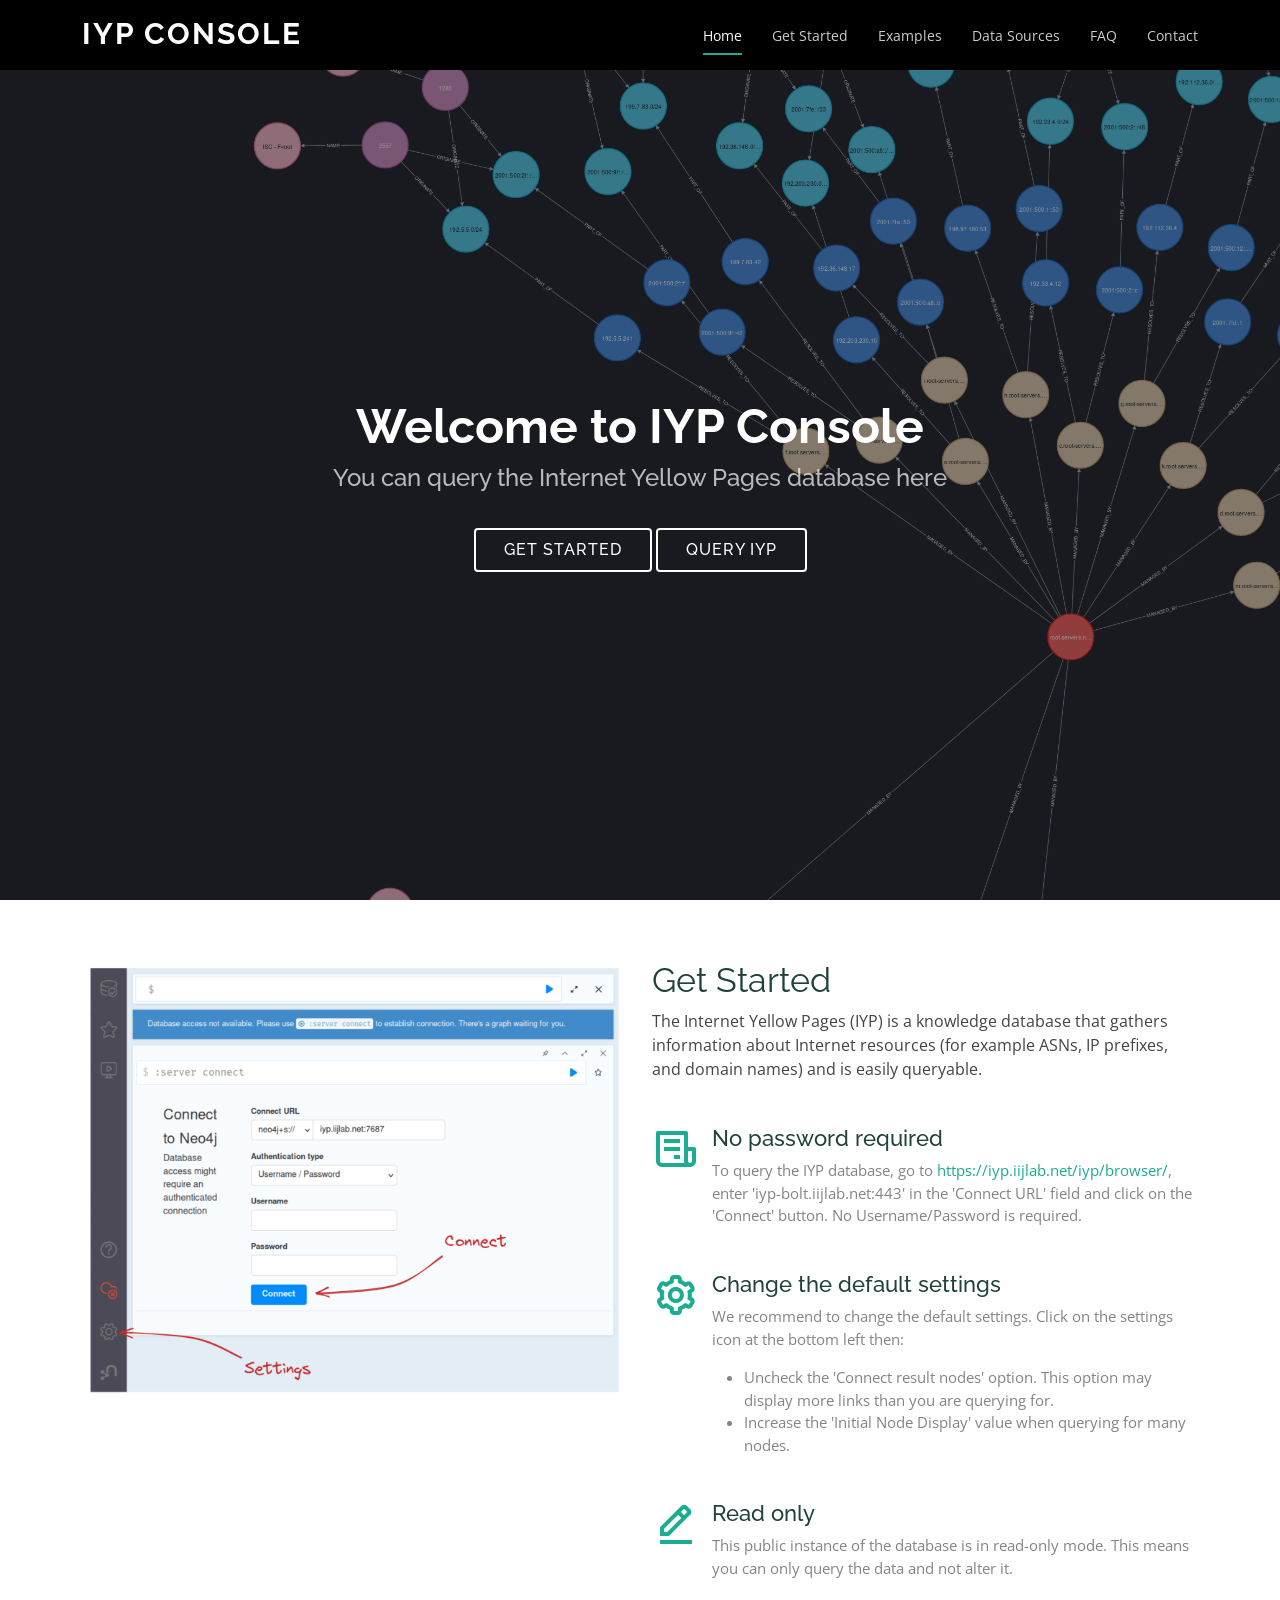
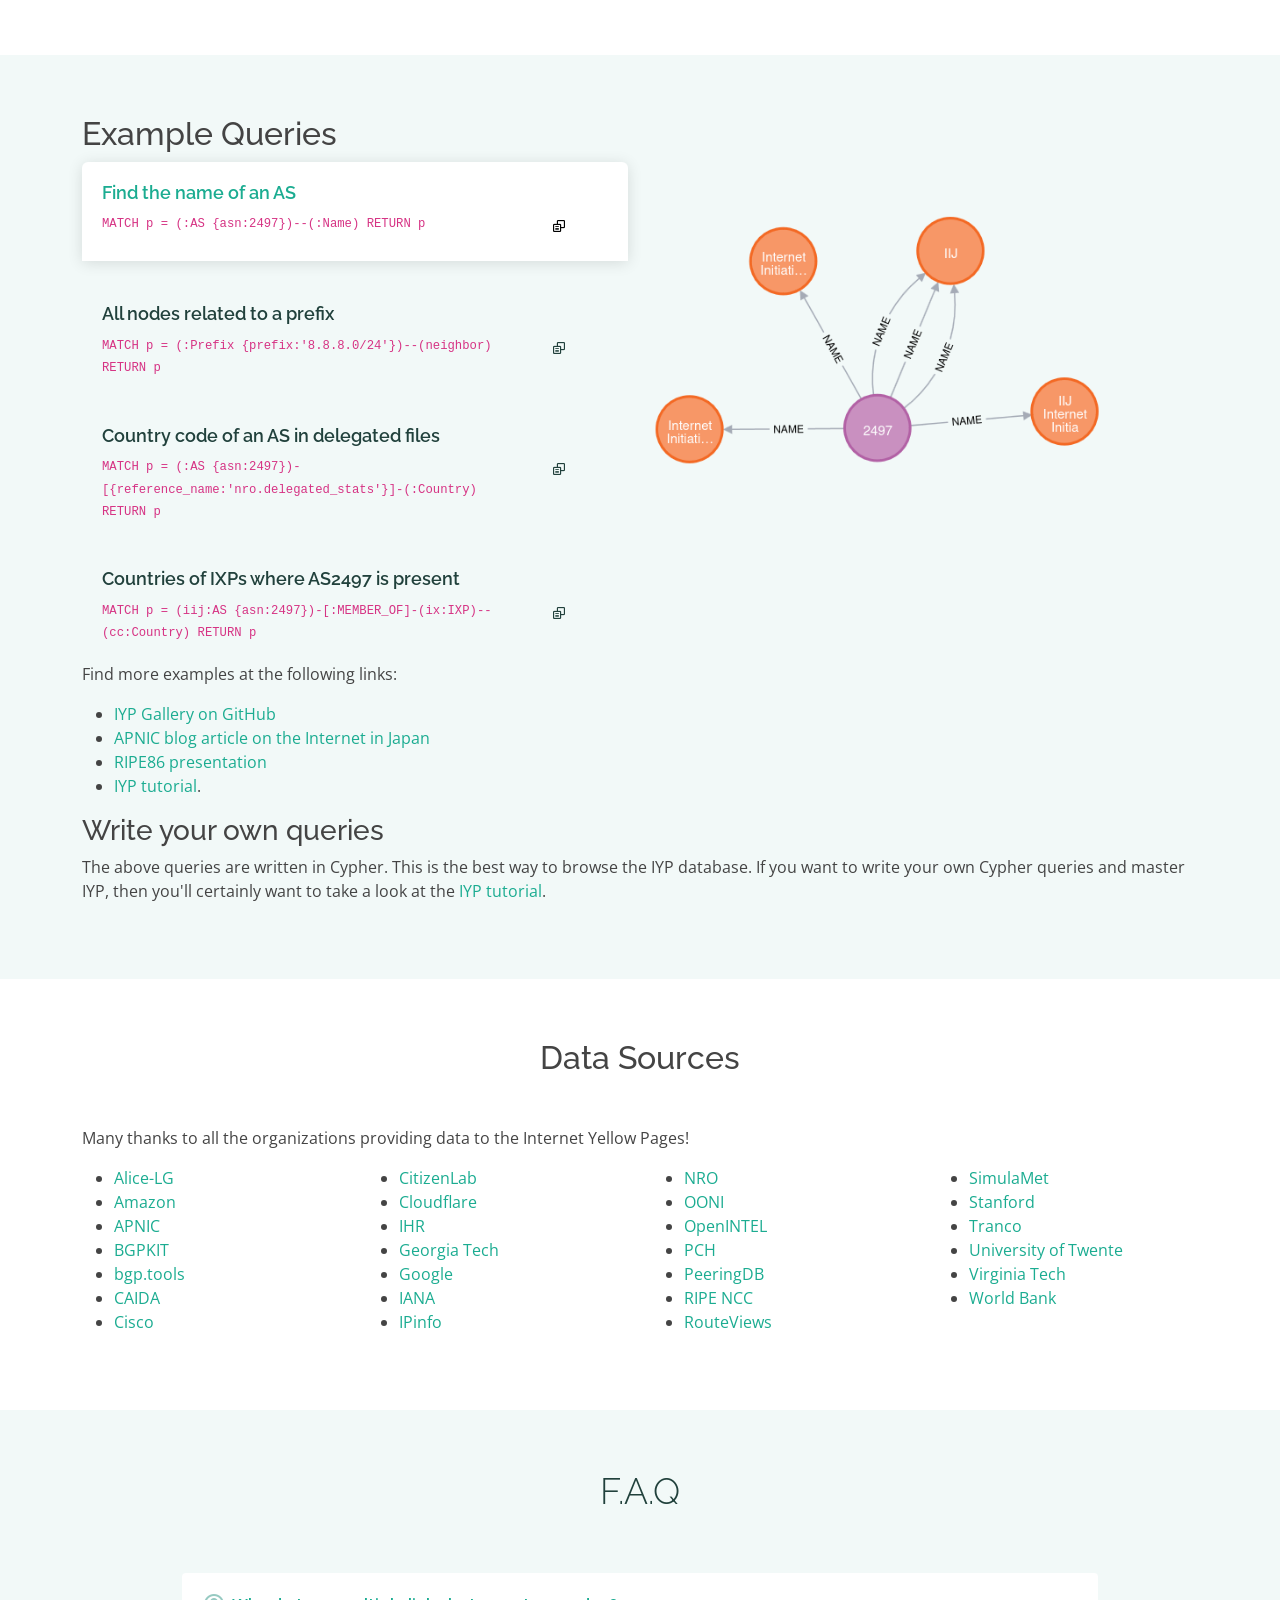
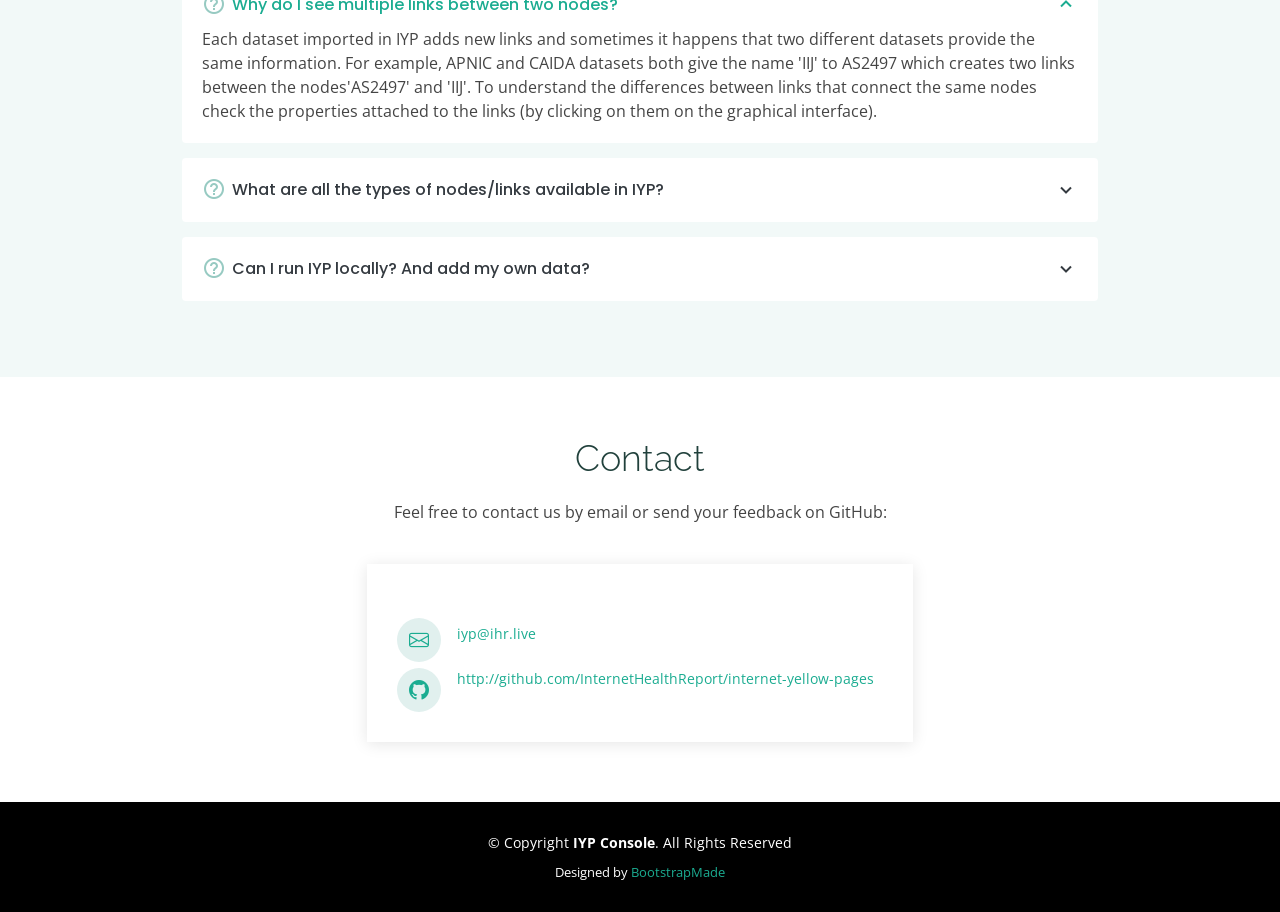
==== commit 268d1466: "update the list of data providers" ====
--- a/index.html
+++ b/index.html
@@ -266,32 +266,45 @@
           <div class="row">
             <div class="col">
                 <ul>
+                    <li><a href="https://github.com/alice-lg/alice-lg">Alice-LG</a></li>
+                    <li><a href="https://www.amazon.com/">Amazon</a></li>
                     <li><a href="https://www.apnic.net/">APNIC</a></li>
                     <li><a href="https://bgpkit.com/">BGPKIT</a></li>
-                    <li><a href="https://bgp.tools/">BGP.Tools</a></li>
+                    <li><a href="https://bgp.tools/">bgp.tools</a></li>
                     <li><a href="https://www.caida.org/">CAIDA</a></li>
                     <li><a href="https://www.cisco.com/">Cisco</a></li>
-                    <li><a href="https://www.citizenlab.co/">CitizenLab</a></li>
                 </ul>
             </div>
             <div class="col">
                 <ul>
+                    <li><a href="https://www.citizenlab.co/">CitizenLab</a></li>
                     <li><a href="https://radar.cloudflare.com/">Cloudflare</a></li>
                     <li><a href="https://ihr.iijlab.net">IHR</a></li>
                     <li><a href="https://inetintel.notion.site">Georgia Tech</a></li>
-                    <li><a href="https://www.manrs.org/">MANRS</a></li>
-                    <li><a href="https://www.nro.net/">NRO</a></li>
-                    <li><a href="https://openintel.nl/">OpenINTEL</a></li>
+                    <li><a href="https://www.google.com">Google</a></li>
+                    <li><a href="https://www.iana.org/">IANA</a></li>
+                    <li><a href="https://ipinfo.io/">IPinfo</a></li>
                 </ul>
             </div>
             <div class="col">
                 <ul>
+                    <li><a href="https://www.nro.net/">NRO</a></li>
+                    <li><a href="https://ooni.org/">OONI</a></li>
+                    <li><a href="https://openintel.nl/">OpenINTEL</a></li>
                     <li><a href="https://www.pch.net">PCH</a></li>
                     <li><a href="https://www.peeringdb.com/">PeeringDB</a></li>
                     <li><a href="https://www.ripe.net/">RIPE NCC</a></li>
                     <li><a href="https://www.routeviews.org/routeviews/">RouteViews</a></li>
+                </ul>
+            </div>
+            <div class="col">
+                <ul>
+                    <li><a href="https://www.simulamet.no">SimulaMet</a></li>
                     <li><a href="https://asdb.stanford.edu/">Stanford</a></li>
                     <li><a href="https://tranco-list.eu/">Tranco</a></li>
+                    <li><a href="https://www.utwente.nl/en/eemcs/dacs/">University of Twente</a></li>
+                    <li><a href="https://projects.netsecurelab.org/">Virginia Tech</a></li>
+                    <li><a href="https://www.worldbank.org/">World Bank</a></li>
                 </ul>
             </div>
           </div>
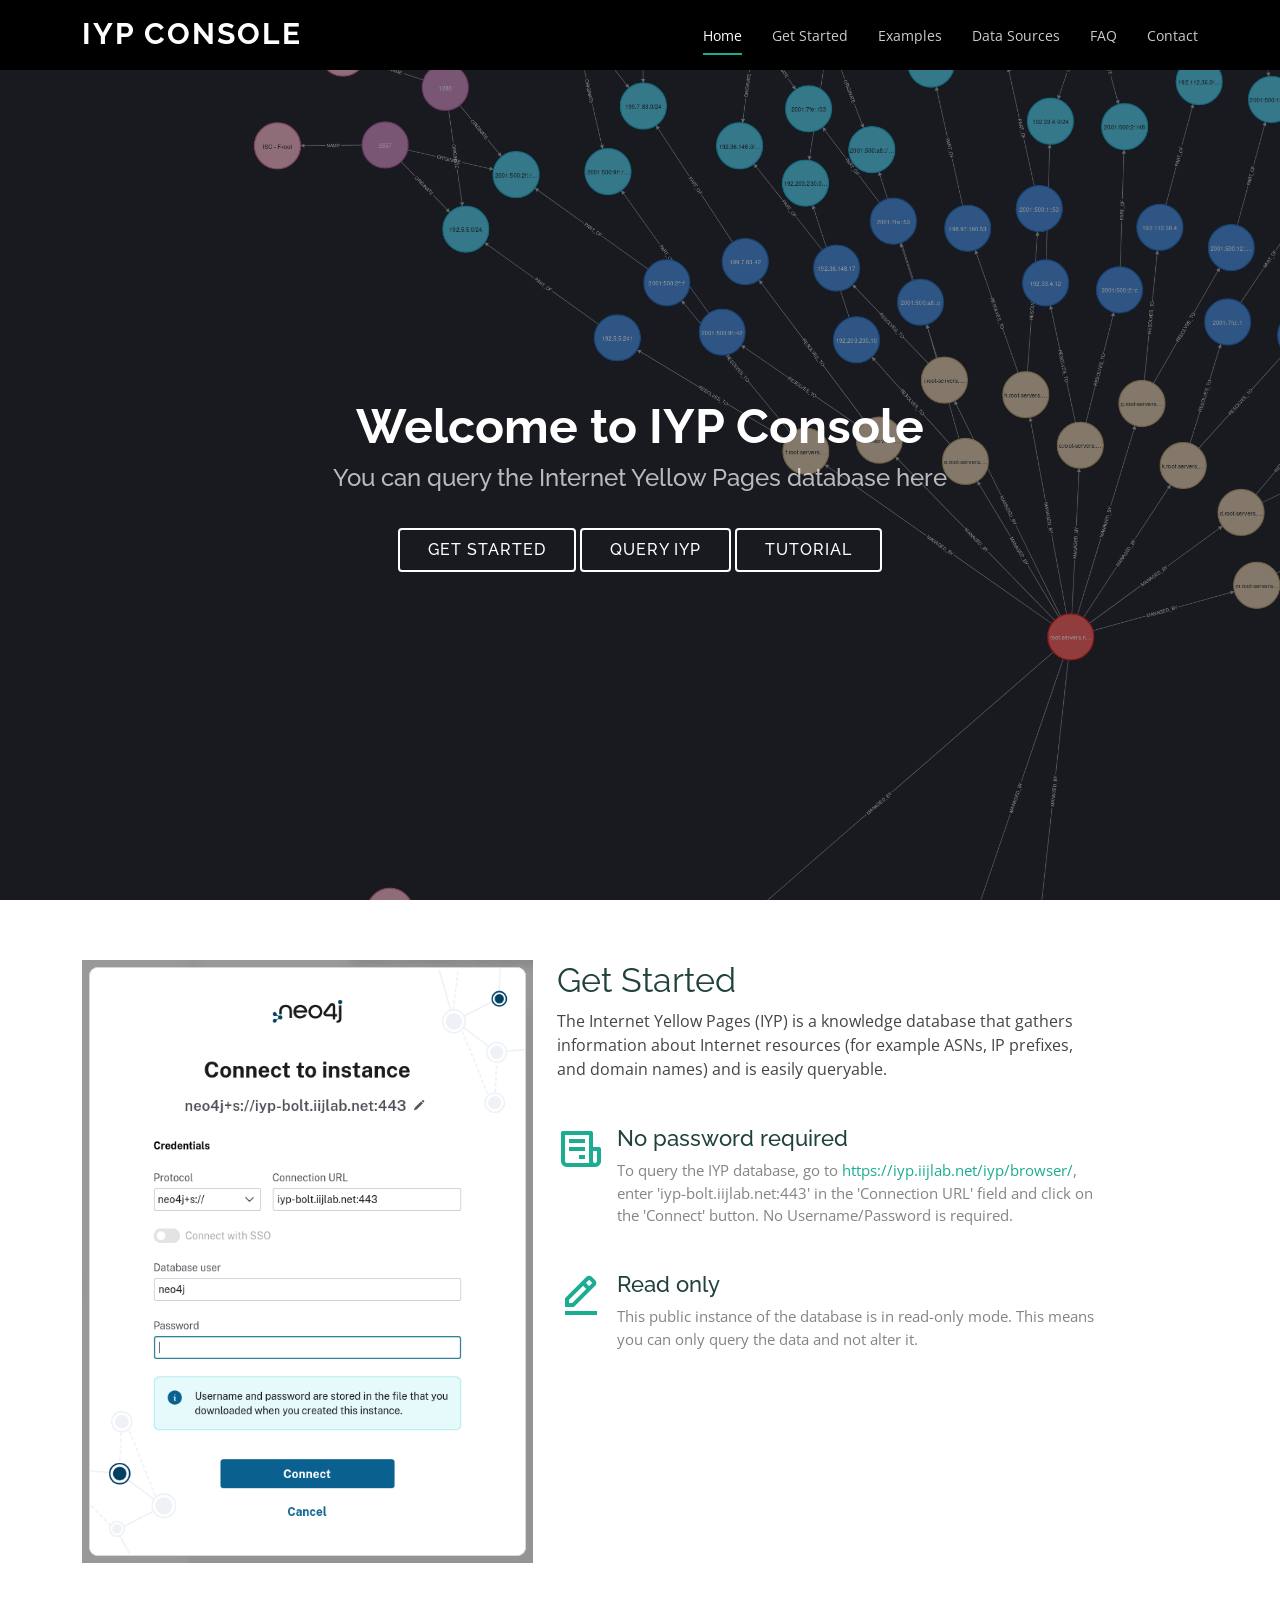
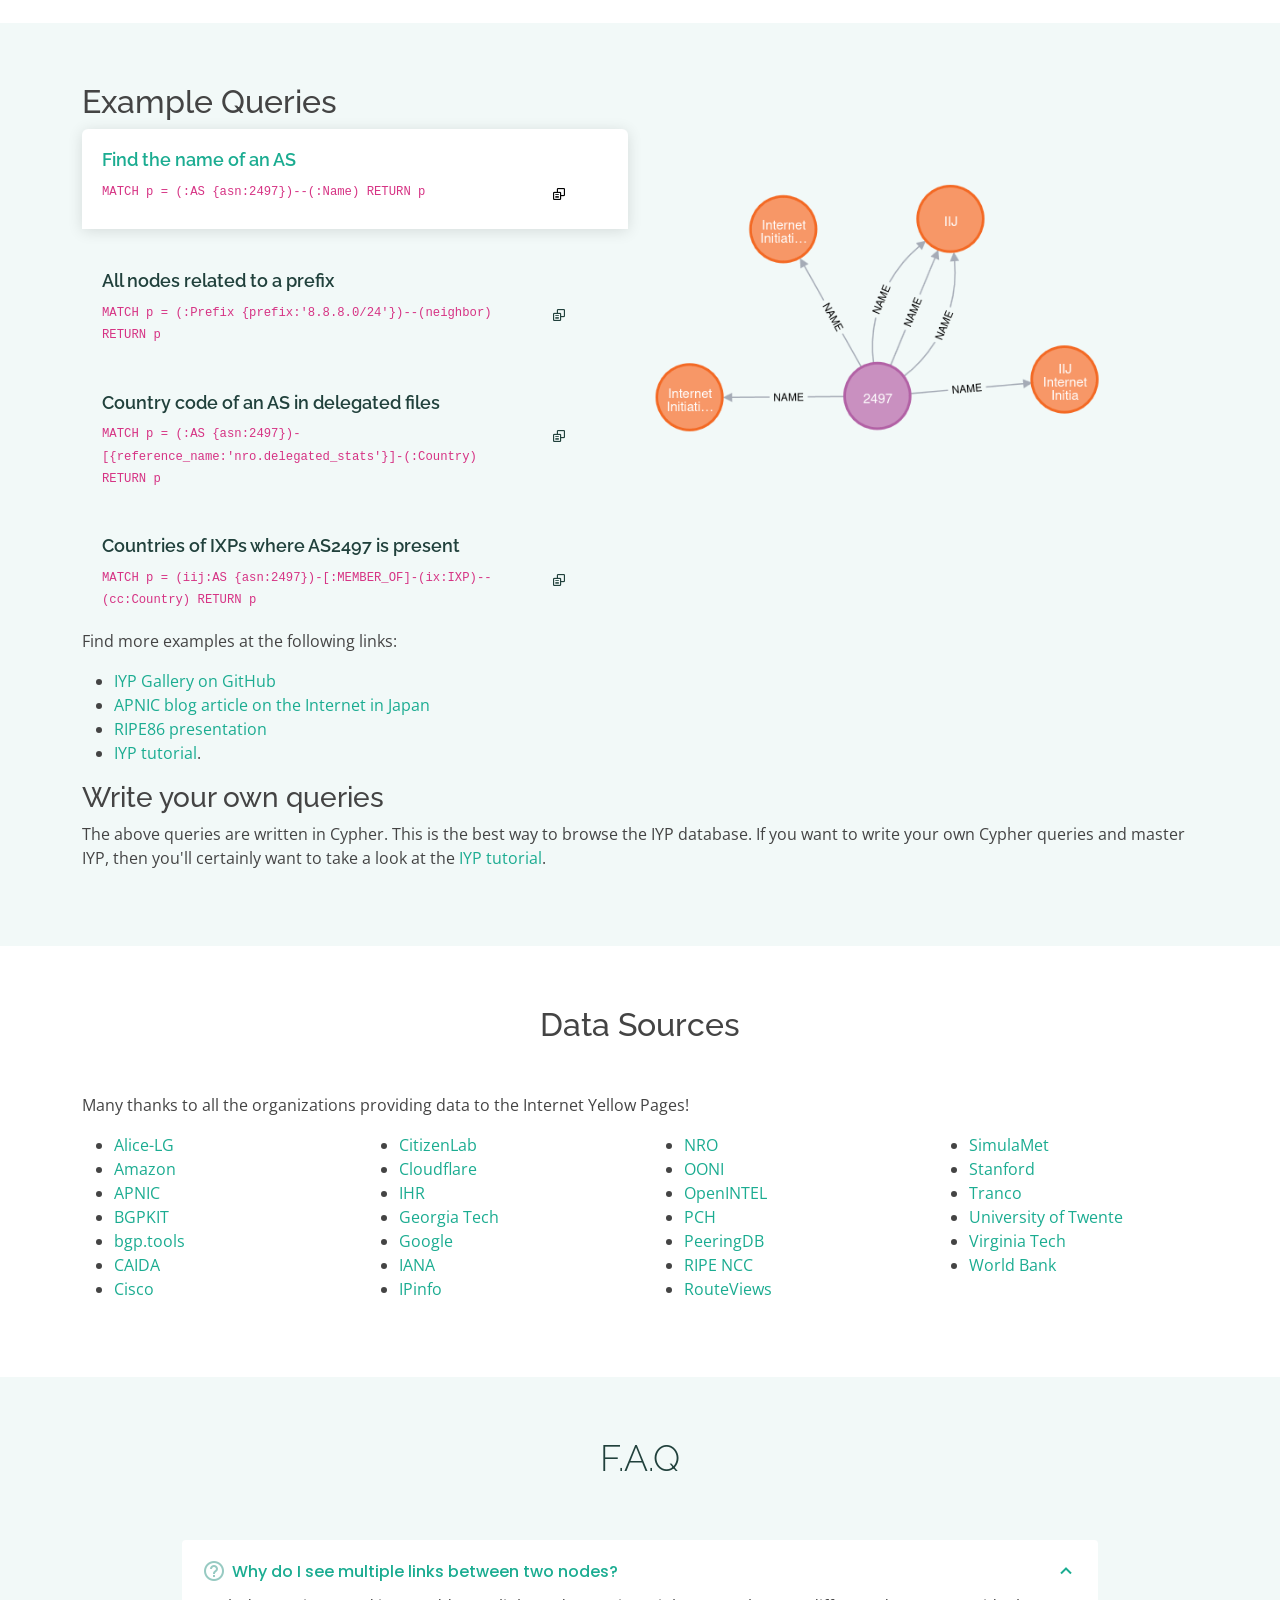
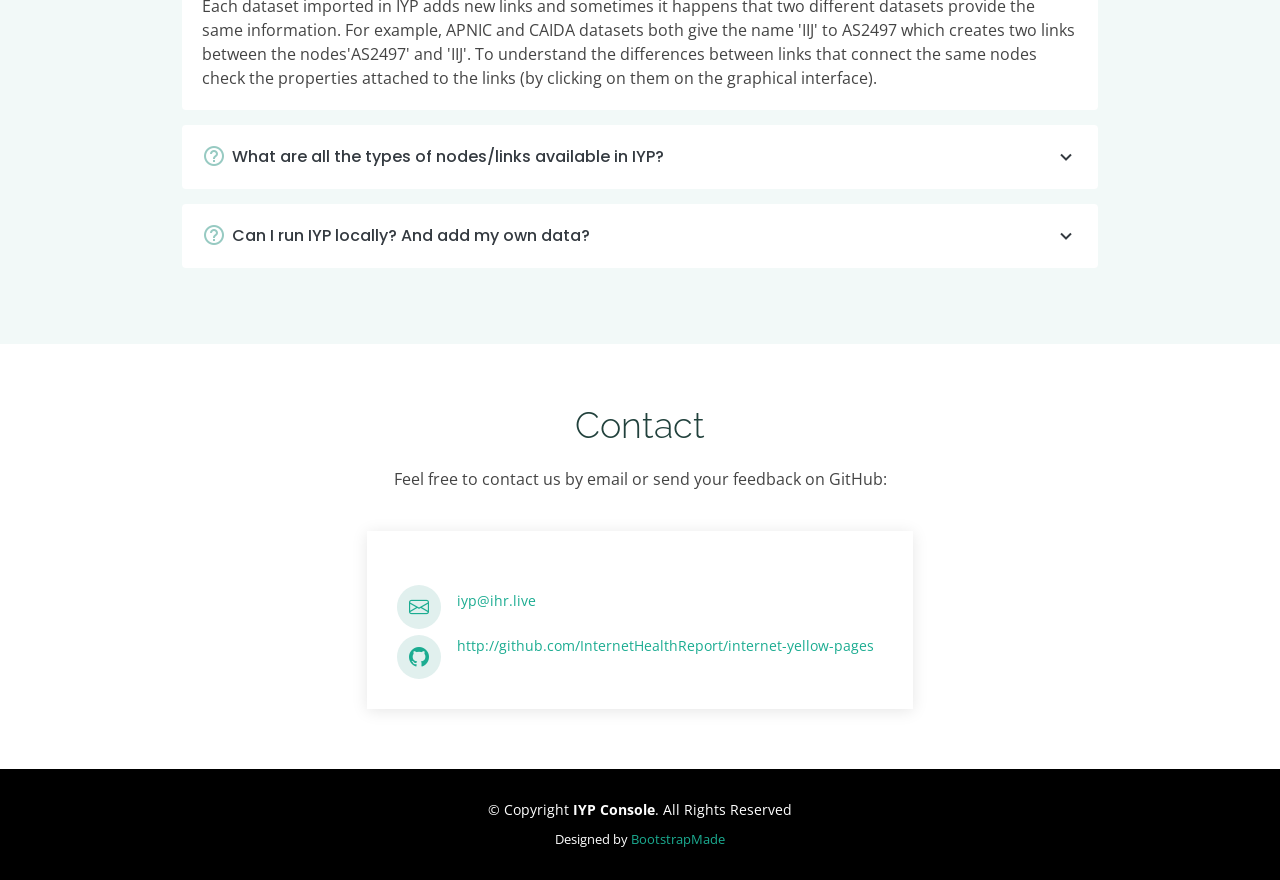
==== commit 3240bfc3: "Update website for new Neo4j Browser" ====
--- a/index.html
+++ b/index.html
@@ -67,7 +67,8 @@
       <h1>Welcome to IYP Console</h1>
       <h2>You can query the Internet Yellow Pages database here</h2>
       <a href="#about" class="btn-get-started scrollto">Get Started</a>
-      <a href="https://iyp.iijlab.net/iyp/browser/?dbms=iyp-bolt.iijlab.net:443" class="btn-get-started scrollto">Query IYP</a>
+      <a href="https://iyp.iijlab.net/iyp/browser/?connectURL=neo4j+s://iyp-bolt.iijlab.net:443" class="btn-get-started">Query IYP</a>
+      <a href="https://tutorial.iyp.ihr.live/" class="btn-get-started">Tutorial</a>
     </div>
   </section><!-- End Hero -->
 
@@ -78,7 +79,7 @@
       <div class="container">
 
         <div class="row">
-          <div class="col-xl-6 col-lg-7" data-aos="fade-right">
+          <div class="col-xl-5 col-lg-6" data-aos="fade-right">
             <img src="assets/img/about-img.png" class="img-fluid" alt="">
           </div>
           <div class="col-xl-6 col-lg-5 pt-5 pt-lg-0">
@@ -91,21 +92,9 @@
             <div class="icon-box" data-aos="fade-up">
               <i class="bx bx-receipt"></i>
               <h4>No password required</h4>
-              <p>To query the IYP database, go to <a href="https://iyp.iijlab.net/iyp/browser/?dbms=iyp-bolt.iijlab.net:443">https://iyp.iijlab.net/iyp/browser/</a>,
-              enter 'iyp-bolt.iijlab.net:443' in the 'Connect URL' field and click on the 'Connect' button. No Username/Password is required.
+              <p>To query the IYP database, go to <a href="https://iyp.iijlab.net/iyp/browser/?connectURL=neo4j+s://iyp-bolt.iijlab.net:443">https://iyp.iijlab.net/iyp/browser/</a>,
+              enter 'iyp-bolt.iijlab.net:443' in the 'Connection URL' field and click on the 'Connect' button. No Username/Password is required.
               </p>
-            </div>
-
-            <div class="icon-box" data-aos="fade-up" data-aos-delay="100">
-              <i class="bx bx-cog"></i>
-              <h4>Change the default settings</h4>
-              <p>We recommend to change the default settings.
-              Click on the settings icon at the bottom left then:
-              <ul>
-                <li>Uncheck the 'Connect result nodes' option. This option may display more links than you are querying for.</li>
-                <li>Increase the 'Initial Node Display' value when querying for many nodes.</li>
-              </ul>
-            </p>
             </div>
 
             <div class="icon-box" data-aos="fade-up" data-aos-delay="200">
